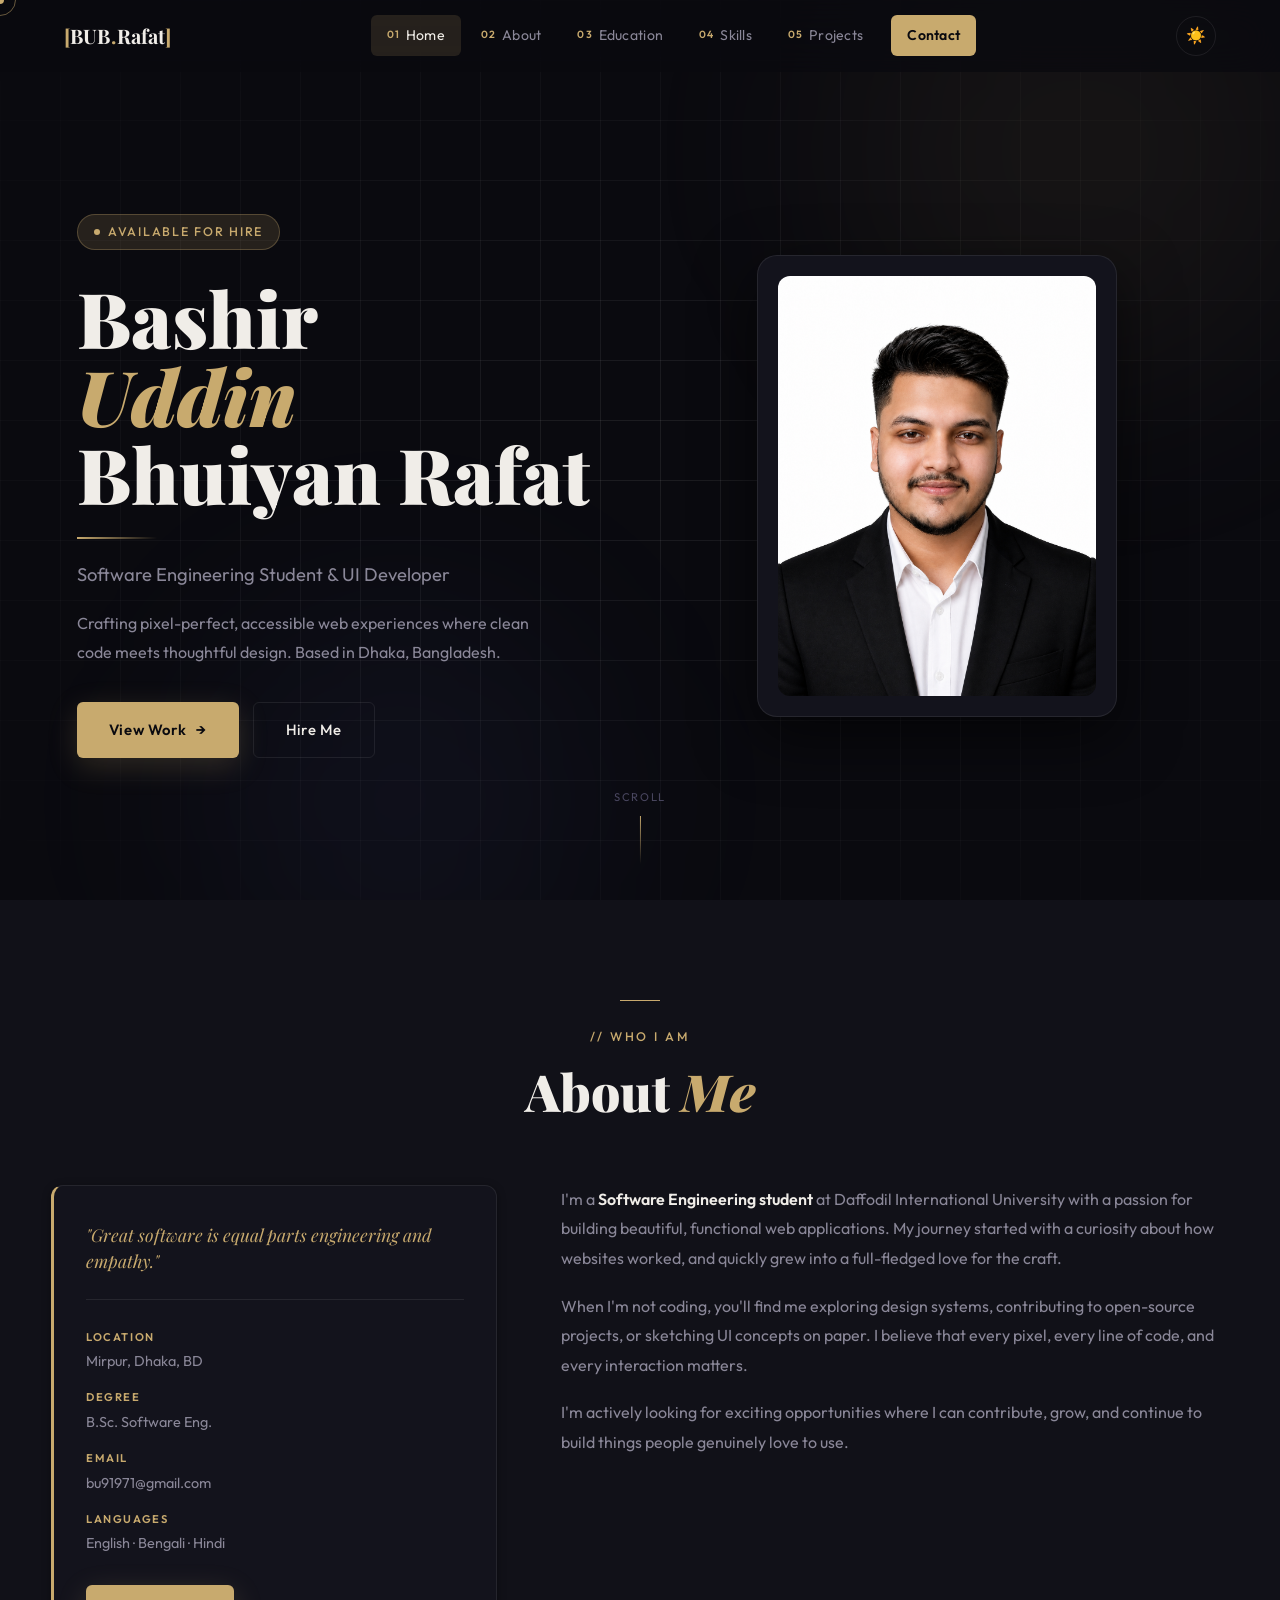
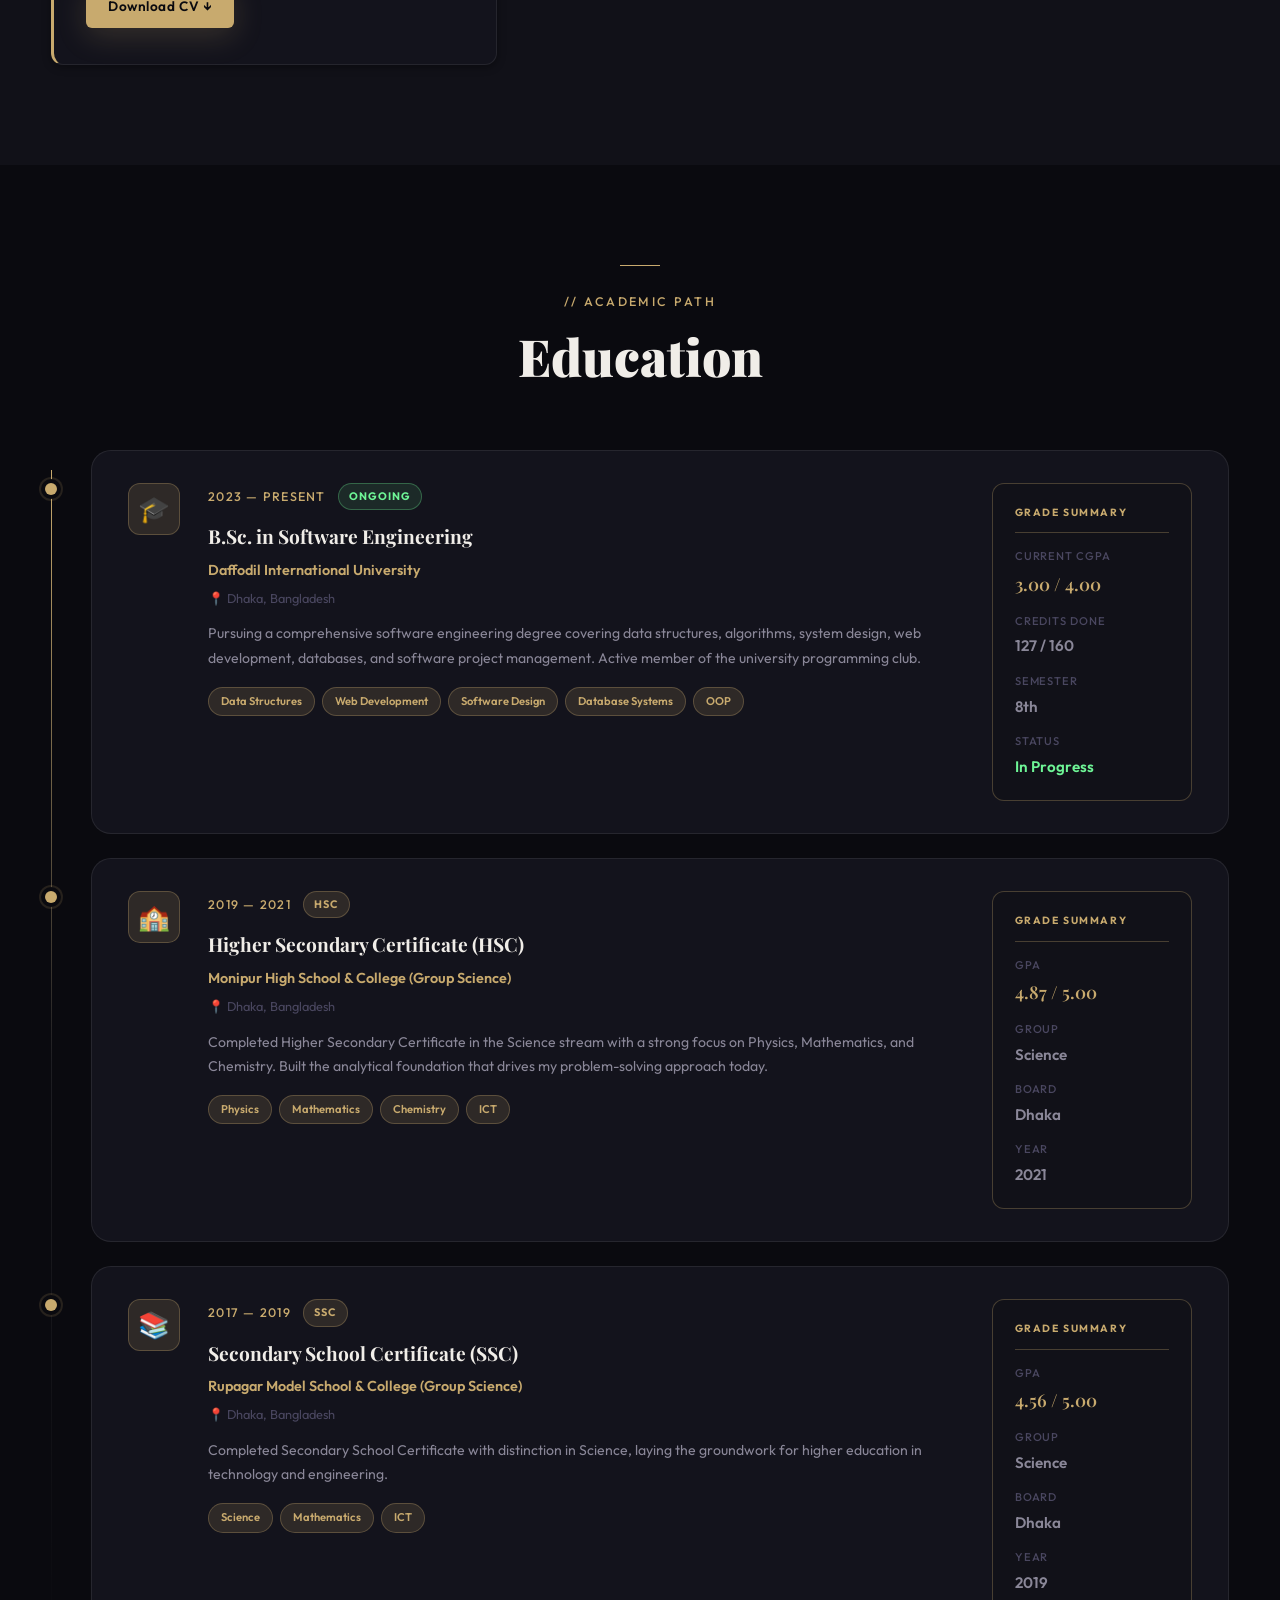
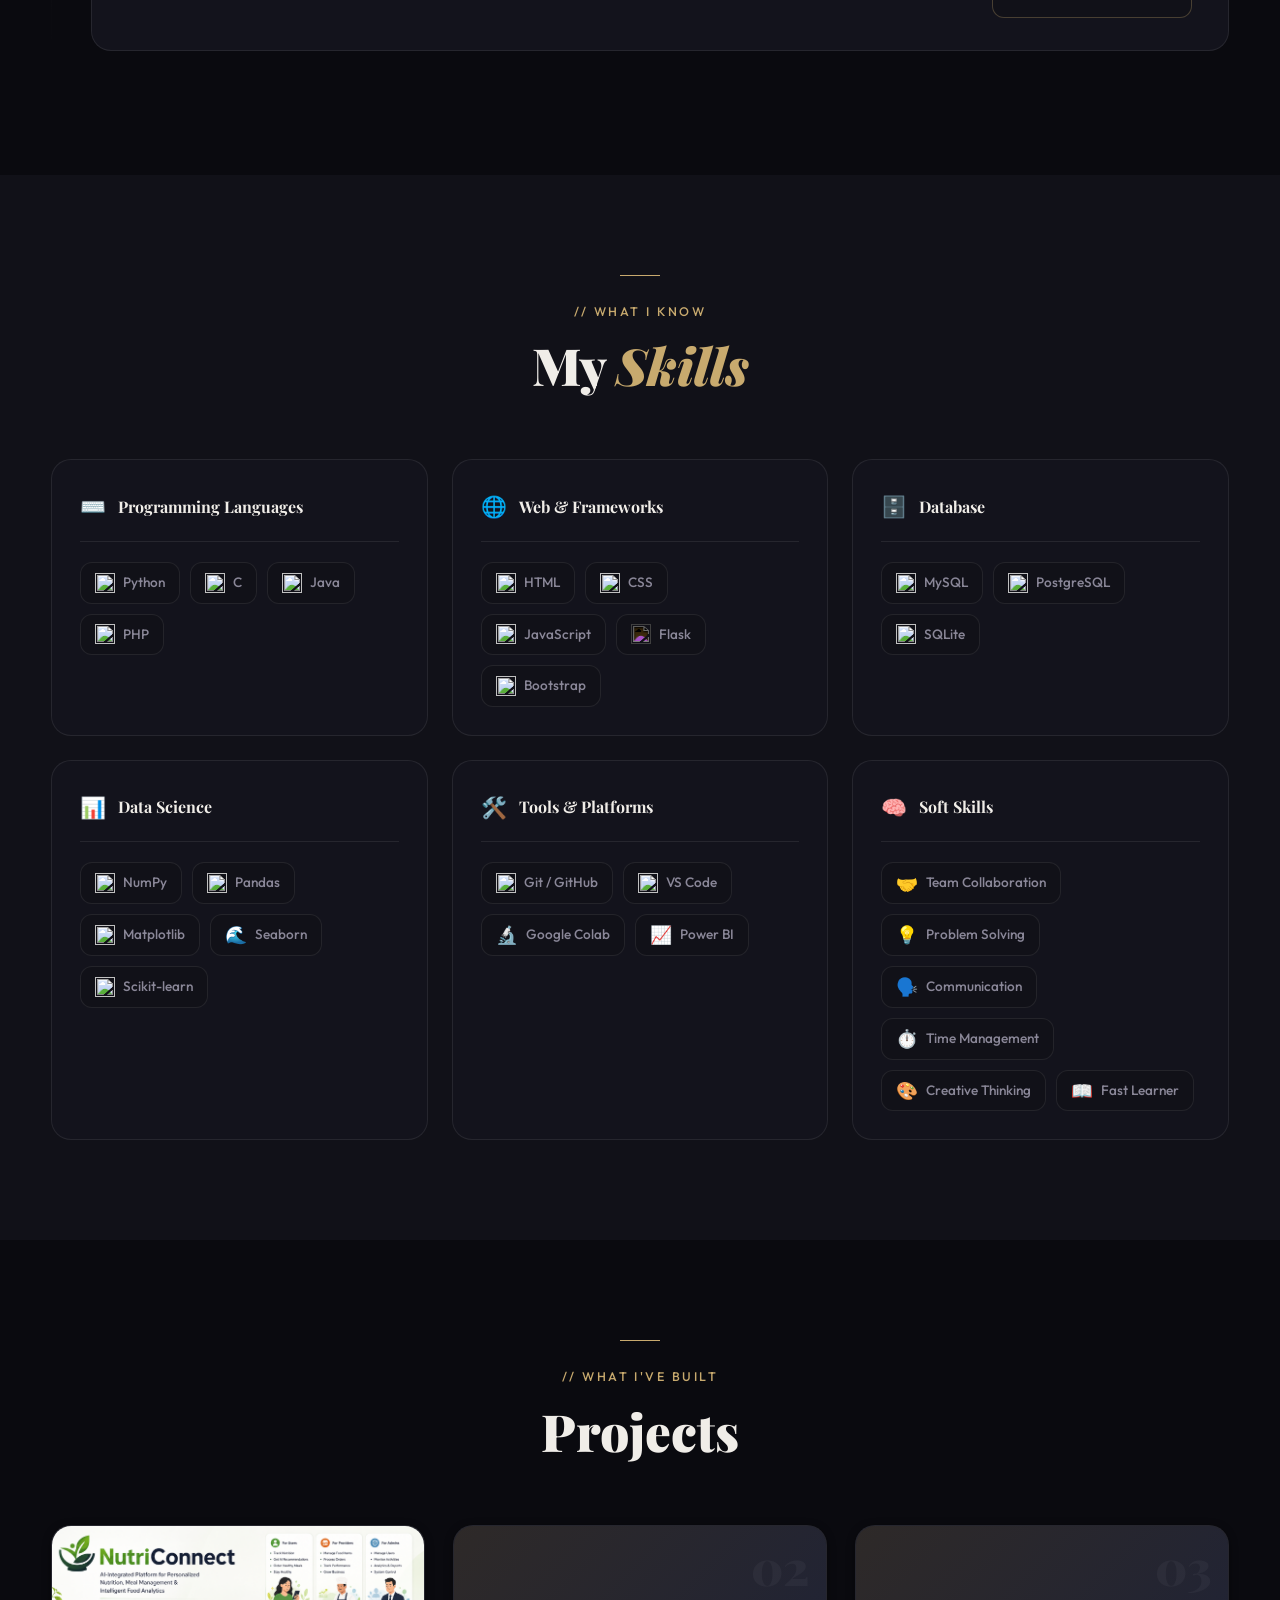
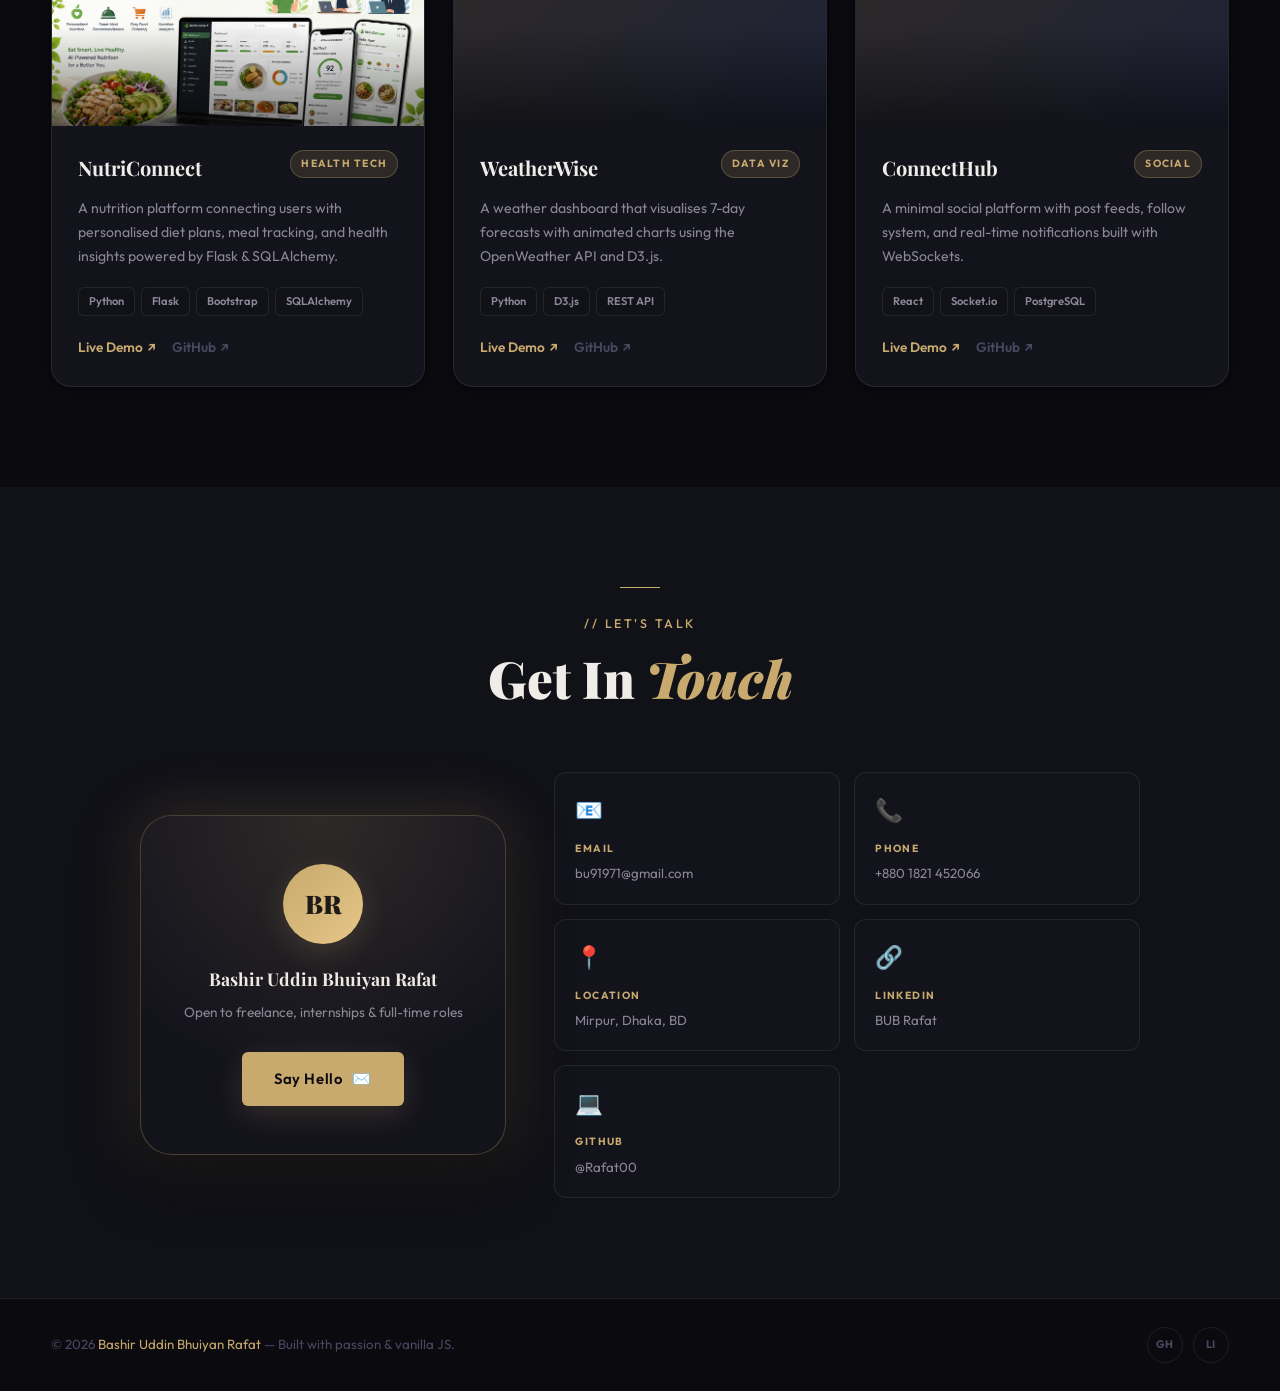
==== index.html @ d04f85f2 "Initial portfolio upload" ====
<!DOCTYPE html>
<html lang="en" data-theme="dark">
<head>
  <meta charset="UTF-8" />
  <meta name="viewport" content="width=device-width, initial-scale=1.0"/>
  <title>BUB Rafat — Software Engineer</title>
  <link href="https://fonts.googleapis.com/css2?family=Playfair+Display:ital,wght@0,700;0,900;1,700&family=Outfit:wght@300;400;500;600&display=swap" rel="stylesheet"/>
  <link rel="stylesheet" href="style.css"/>
</head>
<body>

  <div class="cursor" id="cursor"></div>
  <div class="cursor-follower" id="cursorFollower"></div>

  <!-- NAVBAR -->
  <nav class="navbar" id="navbar">
    <div class="nav-logo">
      <span class="logo-bracket">[</span>BUB<span class="logo-dot">.</span>Rafat<span class="logo-bracket">]</span>
    </div>
    <ul class="nav-links" id="navLinks">
      <li><a href="#hero"      class="nav-link"><span class="nav-num">01</span>Home</a></li>
      <li><a href="#about"     class="nav-link"><span class="nav-num">02</span>About</a></li>
      <li><a href="#education" class="nav-link"><span class="nav-num">03</span>Education</a></li>
      <li><a href="#skills"    class="nav-link"><span class="nav-num">04</span>Skills</a></li>
      <li><a href="#projects"  class="nav-link"><span class="nav-num">05</span>Projects</a></li>
      <li><a href="#contact"   class="nav-link nav-cta">Contact</a></li>
    </ul>
    <div class="nav-right">
      <button class="theme-toggle" id="themeToggle" aria-label="Toggle dark mode"><span id="themeIcon">☀️</span></button>
      <button class="nav-toggle" id="navToggle" aria-label="Toggle menu"><span></span><span></span><span></span></button>
    </div>
  </nav>

  <!-- HERO -->
  <section class="hero" id="hero">
    <div class="hero-bg-grid"></div>
    <div class="hero-orb orb-1"></div>
    <div class="hero-orb orb-2"></div>

    <div class="hero-left reveal">
      <div class="hero-tag"><span class="tag-dot"></span>Available for hire</div>
      <h1 class="hero-name">
        <span class="name-line">Bashir</span>
        <span class="name-line italic">Uddin</span>
        <span class="name-line">Bhuiyan Rafat</span>
      </h1>
      <div class="hero-rule"></div>
      <h2 class="hero-role">Software Engineering Student &amp; UI Developer</h2>
      <p class="hero-intro">Crafting pixel-perfect, accessible web experiences where clean code meets thoughtful design. Based in Dhaka, Bangladesh.</p>
      <div class="hero-actions">
        <a href="#projects" class="btn btn-primary">View Work <span class="btn-arrow">→</span></a>
        <a href="#contact"  class="btn btn-outline">Hire Me</a>
      </div>
    </div>

    <div class="hero-right reveal-right">
      <div class="hero-card">
        <div class="card-photo">
          <img src="bashir_uddin_bhuiyan_rafat.jpg" alt="Bashir Uddin Bhuiyan Rafat"
               onerror="this.src='8999920f-2982-46f0-ac13-8fe40be77a4a.png'; this.onerror=function(){this.parentElement.classList.add('photo-error');}"/>
          <div class="photo-fallback">👨‍💻</div>
        </div>
      </div>
    </div>

    <div class="hero-scroll-hint"><span>Scroll</span><div class="scroll-line"></div></div>
  </section>

  <!-- ABOUT -->
  <section class="about section" id="about">
    <div class="container">
      <div class="section-header reveal">
        <span class="section-tag">// Who I Am</span>
        <h2 class="section-title">About <em>Me</em></h2>
      </div>
      <div class="about-grid">
        <div class="about-accent reveal">
          <div class="accent-box">
            <p class="accent-quote">"Great software is equal parts engineering and empathy."</p>
            <ul class="about-details">
              <li><span class="dl">Location</span><span class="dv">Mirpur, Dhaka, BD</span></li>
              <li><span class="dl">Degree</span><span class="dv">B.Sc. Software Eng.</span></li>
              <li><span class="dl">Email</span><span class="dv">bu91971@gmail.com</span></li>
              <li><span class="dl">Languages</span><span class="dv">English · Bengali · Hindi</span></li>
            </ul>
            <a href="#" class="btn btn-primary btn-sm" download>Download CV ↓</a>
          </div>
        </div>
        <div class="about-text reveal">
          <p>I'm a <strong>Software Engineering student</strong> at Daffodil International University with a passion for building beautiful, functional web applications. My journey started with a curiosity about how websites worked, and quickly grew into a full-fledged love for the craft.</p>
          <p>When I'm not coding, you'll find me exploring design systems, contributing to open-source projects, or sketching UI concepts on paper. I believe that every pixel, every line of code, and every interaction matters.</p>
          <p>I'm actively looking for exciting opportunities where I can contribute, grow, and continue to build things people genuinely love to use.</p>
        </div>
      </div>
    </div>
  </section>

  <!-- EDUCATION -->
  <section class="education section" id="education">
    <div class="container">
      <div class="section-header reveal">
        <span class="section-tag">// Academic Path</span>
        <h2 class="section-title">Education</h2>
      </div>
      <div class="edu-timeline">

        <div class="edu-card reveal">
          <div class="edu-icon">🎓</div>
          <div class="edu-body">
            <div class="edu-meta">
              <span class="edu-year">2023 — Present</span>
              <span class="edu-badge current">Ongoing</span>
            </div>
            <h3 class="edu-degree">B.Sc. in Software Engineering</h3>
            <p class="edu-inst">Daffodil International University</p>
            <p class="edu-loc">📍 Dhaka, Bangladesh</p>
            <p class="edu-desc">Pursuing a comprehensive software engineering degree covering data structures, algorithms, system design, web development, databases, and software project management. Active member of the university programming club.</p>
            <div class="edu-tags">
              <span>Data Structures</span><span>Web Development</span><span>Software Design</span><span>Database Systems</span><span>OOP</span>
            </div>
          </div>
          <div class="edu-grade-panel">
            <div class="grade-label">Grade Summary</div>
            <div class="grade-item"><span class="g-name">Current CGPA</span><span class="g-val highlight">3.00 / 4.00</span></div>
            <div class="grade-item"><span class="g-name">Credits Done</span><span class="g-val">127 / 160</span></div>
            <div class="grade-item"><span class="g-name">Semester</span><span class="g-val">8th</span></div>
            <div class="grade-item"><span class="g-name">Status</span><span class="g-val green">In Progress</span></div>
          </div>
        </div>

        <div class="edu-card reveal">
          <div class="edu-icon">🏫</div>
          <div class="edu-body">
            <div class="edu-meta">
              <span class="edu-year">2019 — 2021</span>
              <span class="edu-badge">HSC</span>
            </div>
            <h3 class="edu-degree">Higher Secondary Certificate (HSC)</h3>
            <p class="edu-inst">Monipur High School &amp; College (Group Science)</p>
            <p class="edu-loc">📍 Dhaka, Bangladesh</p>
            <p class="edu-desc">Completed Higher Secondary Certificate in the Science stream with a strong focus on Physics, Mathematics, and Chemistry. Built the analytical foundation that drives my problem-solving approach today.</p>
            <div class="edu-tags"><span>Physics</span><span>Mathematics</span><span>Chemistry</span><span>ICT</span></div>
          </div>
          <div class="edu-grade-panel">
            <div class="grade-label">Grade Summary</div>
            <div class="grade-item"><span class="g-name">GPA</span><span class="g-val highlight">4.87 / 5.00</span></div>
            <div class="grade-item"><span class="g-name">Group</span><span class="g-val">Science</span></div>
            <div class="grade-item"><span class="g-name">Board</span><span class="g-val">Dhaka</span></div>
            <div class="grade-item"><span class="g-name">Year</span><span class="g-val">2021</span></div>
          </div>
        </div>

        <div class="edu-card reveal">
          <div class="edu-icon">📚</div>
          <div class="edu-body">
            <div class="edu-meta">
              <span class="edu-year">2017 — 2019</span>
              <span class="edu-badge">SSC</span>
            </div>
            <h3 class="edu-degree">Secondary School Certificate (SSC)</h3>
            <p class="edu-inst">Rupagar Model School &amp; College (Group Science)</p>
            <p class="edu-loc">📍 Dhaka, Bangladesh</p>
            <p class="edu-desc">Completed Secondary School Certificate with distinction in Science, laying the groundwork for higher education in technology and engineering.</p>
            <div class="edu-tags"><span>Science</span><span>Mathematics</span><span>ICT</span></div>
          </div>
          <div class="edu-grade-panel">
            <div class="grade-label">Grade Summary</div>
            <div class="grade-item"><span class="g-name">GPA</span><span class="g-val highlight">4.56 / 5.00</span></div>
            <div class="grade-item"><span class="g-name">Group</span><span class="g-val">Science</span></div>
            <div class="grade-item"><span class="g-name">Board</span><span class="g-val">Dhaka</span></div>
            <div class="grade-item"><span class="g-name">Year</span><span class="g-val">2019</span></div>
          </div>
        </div>

      </div>
    </div>
  </section>

  <!-- SKILLS -->
  <section class="skills section" id="skills">
    <div class="container">
      <div class="section-header reveal">
        <span class="section-tag">// What I Know</span>
        <h2 class="section-title">My <em>Skills</em></h2>
      </div>
      <div class="skills-cats">

        <div class="skill-cat reveal">
          <div class="skill-cat-header"><span class="skill-cat-icon">⌨️</span><h3 class="skill-cat-title">Programming Languages</h3></div>
          <div class="skill-pills">
            <div class="skill-pill"><img src="https://cdn.jsdelivr.net/gh/devicons/devicon/icons/python/python-original.svg" alt="" class="sp-icon"/><span>Python</span></div>
            <div class="skill-pill"><img src="https://cdn.jsdelivr.net/gh/devicons/devicon/icons/c/c-original.svg" alt="" class="sp-icon"/><span>C</span></div>
            <div class="skill-pill"><img src="https://cdn.jsdelivr.net/gh/devicons/devicon/icons/java/java-original.svg" alt="" class="sp-icon"/><span>Java</span></div>
            <div class="skill-pill"><img src="https://cdn.jsdelivr.net/gh/devicons/devicon/icons/php/php-original.svg" alt="" class="sp-icon"/><span>PHP</span></div>
          </div>
        </div>

        <div class="skill-cat reveal">
          <div class="skill-cat-header"><span class="skill-cat-icon">🌐</span><h3 class="skill-cat-title">Web &amp; Frameworks</h3></div>
          <div class="skill-pills">
            <div class="skill-pill"><img src="https://cdn.jsdelivr.net/gh/devicons/devicon/icons/html5/html5-original.svg" alt="" class="sp-icon"/><span>HTML</span></div>
            <div class="skill-pill"><img src="https://cdn.jsdelivr.net/gh/devicons/devicon/icons/css3/css3-original.svg" alt="" class="sp-icon"/><span>CSS</span></div>
            <div class="skill-pill"><img src="https://cdn.jsdelivr.net/gh/devicons/devicon/icons/javascript/javascript-original.svg" alt="" class="sp-icon"/><span>JavaScript</span></div>
            <div class="skill-pill"><img src="https://cdn.jsdelivr.net/gh/devicons/devicon/icons/flask/flask-original.svg" alt="" class="sp-icon flask-icon"/><span>Flask</span></div>
            <div class="skill-pill"><img src="https://cdn.jsdelivr.net/gh/devicons/devicon/icons/bootstrap/bootstrap-original.svg" alt="" class="sp-icon"/><span>Bootstrap</span></div>
          </div>
        </div>

        <div class="skill-cat reveal">
          <div class="skill-cat-header"><span class="skill-cat-icon">🗄️</span><h3 class="skill-cat-title">Database</h3></div>
          <div class="skill-pills">
            <div class="skill-pill"><img src="https://cdn.jsdelivr.net/gh/devicons/devicon/icons/mysql/mysql-original.svg" alt="" class="sp-icon"/><span>MySQL</span></div>
            <div class="skill-pill"><img src="https://cdn.jsdelivr.net/gh/devicons/devicon/icons/postgresql/postgresql-original.svg" alt="" class="sp-icon"/><span>PostgreSQL</span></div>
            <div class="skill-pill"><img src="https://cdn.jsdelivr.net/gh/devicons/devicon/icons/sqlite/sqlite-original.svg" alt="" class="sp-icon"/><span>SQLite</span></div>
          </div>
        </div>

        <div class="skill-cat reveal">
          <div class="skill-cat-header"><span class="skill-cat-icon">📊</span><h3 class="skill-cat-title">Data Science</h3></div>
          <div class="skill-pills">
            <div class="skill-pill"><img src="https://cdn.jsdelivr.net/gh/devicons/devicon/icons/numpy/numpy-original.svg" alt="" class="sp-icon"/><span>NumPy</span></div>
            <div class="skill-pill"><img src="https://cdn.jsdelivr.net/gh/devicons/devicon/icons/pandas/pandas-original.svg" alt="" class="sp-icon"/><span>Pandas</span></div>
            <div class="skill-pill"><img src="https://cdn.jsdelivr.net/gh/devicons/devicon/icons/matplotlib/matplotlib-original.svg" alt="" class="sp-icon"/><span>Matplotlib</span></div>
            <div class="skill-pill"><span class="sp-emoji">🌊</span><span>Seaborn</span></div>
            <div class="skill-pill"><img src="https://cdn.jsdelivr.net/gh/devicons/devicon/icons/scikitlearn/scikitlearn-original.svg" alt="" class="sp-icon"/><span>Scikit-learn</span></div>
          </div>
        </div>

        <div class="skill-cat reveal">
          <div class="skill-cat-header"><span class="skill-cat-icon">🛠️</span><h3 class="skill-cat-title">Tools &amp; Platforms</h3></div>
          <div class="skill-pills">
            <div class="skill-pill"><img src="https://cdn.jsdelivr.net/gh/devicons/devicon/icons/git/git-original.svg" alt="" class="sp-icon"/><span>Git / GitHub</span></div>
            <div class="skill-pill"><img src="https://cdn.jsdelivr.net/gh/devicons/devicon/icons/vscode/vscode-original.svg" alt="" class="sp-icon"/><span>VS Code</span></div>
            <div class="skill-pill"><span class="sp-emoji">🔬</span><span>Google Colab</span></div>
            <div class="skill-pill"><span class="sp-emoji">📈</span><span>Power BI</span></div>
          </div>
        </div>

        <div class="skill-cat reveal">
          <div class="skill-cat-header"><span class="skill-cat-icon">🧠</span><h3 class="skill-cat-title">Soft Skills</h3></div>
          <div class="skill-pills">
            <div class="skill-pill"><span class="sp-emoji">🤝</span><span>Team Collaboration</span></div>
            <div class="skill-pill"><span class="sp-emoji">💡</span><span>Problem Solving</span></div>
            <div class="skill-pill"><span class="sp-emoji">🗣️</span><span>Communication</span></div>
            <div class="skill-pill"><span class="sp-emoji">⏱️</span><span>Time Management</span></div>
            <div class="skill-pill"><span class="sp-emoji">🎨</span><span>Creative Thinking</span></div>
            <div class="skill-pill"><span class="sp-emoji">📖</span><span>Fast Learner</span></div>
          </div>
        </div>

      </div>
    </div>
  </section>

  <!-- PROJECTS -->
  <section class="projects section" id="projects">
    <div class="container">
      <div class="section-header reveal">
        <span class="section-tag">// What I've Built</span>
        <h2 class="section-title">Projects</h2>
      </div>
      <div class="projects-grid">
        <article class="project-card reveal">
          <div class="card-num">01</div>
          <div class="card-img">
            <img src="428328de-cde0-4bdd-ba50-48c924067c2e.png" alt="NutriConnect" onerror="this.parentElement.classList.add('img-fallback')"/>
            <div class="card-img-overlay"></div>
          </div>
          <div class="card-body">
            <div class="card-header-row"><h3 class="card-title">NutriConnect</h3><span class="card-cat">Health Tech</span></div>
            <p class="card-desc">A nutrition platform connecting users with personalised diet plans, meal tracking, and health insights powered by Flask &amp; SQLAlchemy.</p>
            <div class="card-tags"><span>Python</span><span>Flask</span><span>Bootstrap</span><span>SQLAlchemy</span></div>
            <div class="card-links">
              <a href="#" class="btn-link">Live Demo <span>↗</span></a>
              <a href="https://github.com/tamannajarin04/NutriConnect.git" target="_blank" class="btn-link ghost">GitHub <span>↗</span></a>
            </div>
          </div>
        </article>

        <article class="project-card reveal">
          <div class="card-num">02</div>
          <div class="card-img">
            <img src="weatherwise.jpg" alt="WeatherWise" onerror="this.parentElement.classList.add('img-fallback')"/>
            <div class="card-img-overlay"></div>
          </div>
          <div class="card-body">
            <div class="card-header-row"><h3 class="card-title">WeatherWise</h3><span class="card-cat">Data Viz</span></div>
            <p class="card-desc">A weather dashboard that visualises 7-day forecasts with animated charts using the OpenWeather API and D3.js.</p>
            <div class="card-tags"><span>Python</span><span>D3.js</span><span>REST API</span></div>
            <div class="card-links">
              <a href="#" class="btn-link">Live Demo <span>↗</span></a>
              <a href="#" class="btn-link ghost">GitHub <span>↗</span></a>
            </div>
          </div>
        </article>

        <article class="project-card reveal">
          <div class="card-num">03</div>
          <div class="card-img">
            <img src="connecthub.jpg" alt="ConnectHub" onerror="this.parentElement.classList.add('img-fallback')"/>
            <div class="card-img-overlay"></div>
          </div>
          <div class="card-body">
            <div class="card-header-row"><h3 class="card-title">ConnectHub</h3><span class="card-cat">Social</span></div>
            <p class="card-desc">A minimal social platform with post feeds, follow system, and real-time notifications built with WebSockets.</p>
            <div class="card-tags"><span>React</span><span>Socket.io</span><span>PostgreSQL</span></div>
            <div class="card-links">
              <a href="#" class="btn-link">Live Demo <span>↗</span></a>
              <a href="#" class="btn-link ghost">GitHub <span>↗</span></a>
            </div>
          </div>
        </article>
      </div>
    </div>
  </section>

  <!-- CONTACT -->
  <section class="contact section" id="contact">
    <div class="container">
      <div class="section-header reveal">
        <span class="section-tag">// Let's Talk</span>
        <h2 class="section-title">Get In <em>Touch</em></h2>
      </div>
      <div class="contact-universe reveal">
        <div class="contact-center-card">
          <div class="contact-avatar">BR</div>
          <p class="contact-name">Bashir Uddin Bhuiyan Rafat</p>
          <p class="contact-tagline">Open to freelance, internships &amp; full-time roles</p>
          <a href="mailto:bu91971@gmail.com" class="btn btn-primary">Say Hello <span class="btn-arrow">✉️</span></a>
        </div>
        <div class="contact-cards-grid">
          <a href="mailto:bu91971@gmail.com" class="ccard">
            <span class="ccard-icon">📧</span>
            <span class="ccard-label">Email</span>
            <span class="ccard-val">bu91971@gmail.com</span>
          </a>
          <a href="tel:+8801821452066" class="ccard">
            <span class="ccard-icon">📞</span>
            <span class="ccard-label">Phone</span>
            <span class="ccard-val">+880 1821 452066</span>
          </a>
          <div class="ccard no-link">
            <span class="ccard-icon">📍</span>
            <span class="ccard-label">Location</span>
            <span class="ccard-val">Mirpur, Dhaka, BD</span>
          </div>
          <a href="https://www.linkedin.com/in/bashir-uddin-bhuiyan-rafat-6a78a4386/" target="_blank" class="ccard">
            <span class="ccard-icon">🔗</span>
            <span class="ccard-label">LinkedIn</span>
            <span class="ccard-val">BUB Rafat</span>
          </a>
          <a href="https://github.com/Rafat00" target="_blank" class="ccard">
            <span class="ccard-icon">💻</span>
            <span class="ccard-label">GitHub</span>
            <span class="ccard-val">@Rafat00</span>
          </a>
        </div>
      </div>
    </div>
  </section>

  <!-- FOOTER -->
  <footer class="footer">
    <div class="container footer-inner">
      <p class="footer-copy">© <span id="fyear">2025</span> <span class="f-name">Bashir Uddin Bhuiyan Rafat</span> — Built with passion &amp; vanilla JS.</p>
      <div class="footer-socials">
        <a href="https://github.com/Rafat00" target="_blank" aria-label="GitHub">GH</a>
        <a href="https://www.linkedin.com/in/bashir-uddin-bhuiyan-rafat-6a78a4386/" target="_blank" aria-label="LinkedIn">LI</a>
      </div>
    </div>
  </footer>

  <button class="back-top" id="backTop" aria-label="Back to top">↑</button>
  <script src="script.js"></script>
</body>
</html>
---- style.css ----
/* ============================================================
   STYLE.CSS — BUB Rafat Portfolio  |  Dark Editorial Luxury
   ============================================================ */

/* ── DARK TOKENS (default) ── */
:root {
  --bg:          #0a0a0f;
  --bg-alt:      #111118;
  --bg-card:     #13131c;
  --border:      rgba(255,255,255,0.08);
  --border-acc:  rgba(200,170,110,0.3);
  --text:        #f0ede8;
  --text-muted:  #8a8798;
  --text-faint:  #4a4760;
  --gold:        #c8aa6e;
  --gold-light:  #e8c98a;
  --gold-dim:    rgba(200,170,110,0.15);
  --gold-glow:   rgba(200,170,110,0.25);
  --accent:      #6e8ff5;
  --accent-dim:  rgba(110,143,245,0.12);
  --font-display:'Playfair Display', serif;
  --font-body:   'Outfit', sans-serif;
  --radius-sm: 6px;  --radius-md: 12px;
  --radius-lg: 20px; --radius-xl: 32px;
  --shadow-sm:   0 2px 8px rgba(0,0,0,0.4);
  --shadow-md:   0 8px 32px rgba(0,0,0,0.5);
  --shadow-lg:   0 20px 60px rgba(0,0,0,0.6);
  --shadow-gold: 0 8px 30px rgba(200,170,110,0.2);
  --transition: 0.3s ease;
  --nav-h: 72px;
}

/* ── LIGHT TOKENS ── */
[data-theme="light"] {
  --bg:          #faf9f6;
  --bg-alt:      #f0ede6;
  --bg-card:     #ffffff;
  --border:      rgba(0,0,0,0.08);
  --border-acc:  rgba(160,120,60,0.3);
  --text:        #1a1714;
  --text-muted:  #5a5550;
  --text-faint:  #9a9590;
  --gold:        #a07830;
  --gold-light:  #c09040;
  --gold-dim:    rgba(160,120,48,0.1);
  --gold-glow:   rgba(160,120,48,0.2);
  --accent:      #3a5fd4;
  --accent-dim:  rgba(58,95,212,0.1);
  --shadow-sm:   0 2px 8px rgba(0,0,0,0.08);
  --shadow-md:   0 8px 32px rgba(0,0,0,0.12);
  --shadow-lg:   0 20px 60px rgba(0,0,0,0.16);
  --shadow-gold: 0 8px 30px rgba(160,120,48,0.15);
}

/* ── RESET ── */
*, *::before, *::after { box-sizing: border-box; margin: 0; padding: 0; }
html { scroll-behavior: smooth; font-size: 16px; }
body {
  font-family: var(--font-body);
  color: var(--text);
  background: var(--bg);
  line-height: 1.75;
  overflow-x: hidden;
  transition: background 0.4s ease, color 0.4s ease;
}
img { max-width: 100%; display: block; }
a   { text-decoration: none; color: inherit; }
ul  { list-style: none; }
em  { font-style: italic; color: var(--gold); }

/* ── CUSTOM CURSOR ── */
@media (pointer: fine) { body { cursor: none; } }
.cursor {
  width: 8px; height: 8px;
  background: var(--gold);
  border-radius: 50%;
  position: fixed; top: 0; left: 0;
  pointer-events: none; z-index: 9999;
  transform: translate(-50%,-50%);
  transition: transform 0.1s ease;
}
.cursor-follower {
  width: 32px; height: 32px;
  border: 1.5px solid var(--gold);
  border-radius: 50%;
  position: fixed; top: 0; left: 0;
  pointer-events: none; z-index: 9998;
  transform: translate(-50%,-50%);
  transition: transform 0.15s ease, width 0.3s ease, height 0.3s ease, opacity 0.3s ease;
  opacity: 0.5;
}
.cursor-follower.hovering { width: 48px; height: 48px; opacity: 0.8; }

/* ── UTILITY ── */
.container { width: min(1180px, 92vw); margin-inline: auto; }
.section    { padding-block: 100px; }
.section-header { text-align: center; margin-bottom: 64px; }
.section-header::before {
  content: '';
  display: block;
  width: 40px; height: 1px;
  background: var(--gold);
  margin: 0 auto 20px;
}
.section-tag {
  display: inline-block;
  font-size: .78rem; font-weight: 500;
  letter-spacing: .2em; text-transform: uppercase;
  color: var(--gold); margin-bottom: 14px;
}
.section-title {
  font-family: var(--font-display);
  font-size: clamp(2rem, 5vw, 3.2rem);
  font-weight: 900; color: var(--text); line-height: 1.15;
}

/* ── BUTTONS ── */
.btn {
  display: inline-flex; align-items: center; gap: 10px;
  padding: 14px 32px; border-radius: var(--radius-sm);
  font-family: var(--font-body); font-size: .93rem;
  font-weight: 500; letter-spacing: .04em; cursor: pointer;
  transition: transform var(--transition), box-shadow var(--transition), background var(--transition), color var(--transition);
  border: none; position: relative; overflow: hidden;
}
.btn::after { content: ''; position: absolute; inset: 0; background: rgba(255,255,255,0.06); opacity: 0; transition: opacity var(--transition); }
.btn:hover::after { opacity: 1; }
.btn-primary { background: var(--gold); color: #0a0a0f; box-shadow: var(--shadow-gold); font-weight: 600; }
.btn-primary:hover { background: var(--gold-light); transform: translateY(-2px); box-shadow: 0 12px 36px rgba(200,170,110,0.35); }
.btn-outline { background: transparent; color: var(--text); border: 1px solid var(--border); }
.btn-outline:hover { border-color: var(--gold); color: var(--gold); transform: translateY(-2px); }
.btn-sm { padding: 10px 22px; font-size: .85rem; }
.btn-arrow { transition: transform var(--transition); }
.btn:hover .btn-arrow { transform: translateX(4px); }

/* ── NAVBAR ── */
.navbar {
  position: fixed; top: 0; left: 0; right: 0;
  z-index: 1000; height: var(--nav-h);
  display: flex; align-items: center; justify-content: space-between;
  padding-inline: clamp(20px, 5vw, 64px);
  background: rgba(10,10,15,0.75);
  backdrop-filter: blur(20px); -webkit-backdrop-filter: blur(20px);
  border-bottom: 1px solid transparent;
  transition: border-color var(--transition), background var(--transition);
}
[data-theme="light"] .navbar { background: rgba(250,249,246,0.85); }
.navbar.scrolled { border-bottom-color: var(--border); }
.nav-logo { font-family: var(--font-display); font-size: 1.25rem; font-weight: 700; color: var(--text); }
.logo-bracket, .logo-dot { color: var(--gold); }
.logo-dot { margin: 0 1px; }
.nav-links { display: flex; align-items: center; gap: 4px; }
.nav-link {
  display: flex; align-items: center; gap: 6px;
  padding: 8px 16px; border-radius: var(--radius-sm);
  font-size: .88rem; font-weight: 400; color: var(--text-muted);
  letter-spacing: .02em;
  transition: color var(--transition), background var(--transition);
}
.nav-num { font-size: .65rem; color: var(--gold); font-weight: 600; letter-spacing: .1em; }
.nav-link:hover, .nav-link.active { color: var(--text); background: var(--gold-dim); }
.nav-cta { background: var(--gold)!important; color: #0a0a0f!important; font-weight: 600!important; margin-left: 8px; }
.nav-cta:hover { background: var(--gold-light)!important; }
.nav-right { display: flex; align-items: center; gap: 8px; }
.theme-toggle {
  width: 40px; height: 40px; border-radius: 50%;
  border: 1px solid var(--border); background: transparent;
  cursor: pointer; display: flex; align-items: center; justify-content: center;
  font-size: 1rem;
  transition: border-color var(--transition), transform var(--transition);
}
.theme-toggle:hover { border-color: var(--gold); transform: rotate(20deg) scale(1.1); }
.nav-toggle { display: none; flex-direction: column; gap: 5px; cursor: pointer; background: none; border: none; padding: 4px; }
.nav-toggle span { display: block; width: 24px; height: 1.5px; background: var(--text); border-radius: 2px; transition: transform var(--transition), opacity var(--transition); }
.nav-toggle.open span:nth-child(1) { transform: translateY(6.5px) rotate(45deg); }
.nav-toggle.open span:nth-child(2) { opacity: 0; }
.nav-toggle.open span:nth-child(3) { transform: translateY(-6.5px) rotate(-45deg); }

/* ── HERO ── */
.hero {
  min-height: 100dvh;
  display: grid; grid-template-columns: 1fr 1fr;
  align-items: center; gap: 60px;
  padding-top: var(--nav-h);
  padding-inline: clamp(24px, 6vw, 80px);
  position: relative; overflow: hidden;
}
.hero-bg-grid {
  position: absolute; inset: 0;
  background-image: linear-gradient(var(--border) 1px, transparent 1px), linear-gradient(90deg, var(--border) 1px, transparent 1px);
  background-size: 60px 60px;
  mask-image: radial-gradient(ellipse 70% 70% at 50% 50%, black, transparent);
  pointer-events: none;
}
.hero-orb { position: absolute; border-radius: 50%; filter: blur(100px); pointer-events: none; }
.orb-1 { width: 500px; height: 500px; background: rgba(200,170,110,0.06); top: -100px; right: -50px; }
.orb-2 { width: 400px; height: 400px; background: rgba(110,143,245,0.05); bottom: -100px; left: 200px; }
.hero-left { position: relative; z-index: 1; }
.hero-tag {
  display: inline-flex; align-items: center; gap: 8px;
  font-size: .78rem; font-weight: 500; letter-spacing: .14em; text-transform: uppercase;
  color: var(--gold); border: 1px solid var(--border-acc);
  padding: 6px 16px; border-radius: 99px; margin-bottom: 28px;
  background: var(--gold-dim);
}
.tag-dot { width: 6px; height: 6px; background: var(--gold); border-radius: 50%; animation: pulse 2s infinite; }
@keyframes pulse { 0%,100% { opacity:1; transform:scale(1); } 50% { opacity:0.5; transform:scale(1.4); } }
.hero-name { font-family: var(--font-display); font-size: clamp(2.8rem,6vw,5rem); font-weight: 900; line-height: 1.02; margin-bottom: 24px; color: var(--text); }
.name-line { display: block; }
.name-line.italic { font-style: italic; color: var(--gold); }
.hero-rule { width: 80px; height: 2px; background: linear-gradient(90deg, var(--gold), transparent); margin-bottom: 20px; }
.hero-role { font-size: clamp(.95rem,2vw,1.15rem); font-weight: 400; color: var(--text-muted); margin-bottom: 18px; }
.hero-intro { font-size: 1rem; color: var(--text-muted); max-width: 480px; margin-bottom: 36px; line-height: 1.8; }
.hero-actions { display: flex; gap: 14px; flex-wrap: wrap; }

/* Hero photo card — photo only, no stats */
.hero-right { position: relative; z-index: 1; display: flex; justify-content: center; }
.hero-card {
  background: var(--bg-card); border: 1px solid var(--border);
  border-radius: var(--radius-lg); padding: 20px;
  width: 100%; max-width: 360px; box-shadow: var(--shadow-lg);
}
.card-photo {
  width: 100%; height: 420px;
  border-radius: var(--radius-md); overflow: hidden;
  background: var(--bg-alt); position: relative;
}
.card-photo img { width: 100%; height: 100%; object-fit: cover; object-position: center top; transition: transform 0.5s ease; }
.hero-card:hover .card-photo img { transform: scale(1.03); }
.card-photo.photo-error img { display: none; }
.photo-fallback { position: absolute; inset: 0; display: flex; align-items: center; justify-content: center; font-size: 5rem; }
.card-photo:not(.photo-error) .photo-fallback { display: none; }

.hero-scroll-hint {
  position: absolute; bottom: 36px; left: 50%; transform: translateX(-50%);
  display: flex; flex-direction: column; align-items: center; gap: 8px;
  font-size: .7rem; letter-spacing: .15em; text-transform: uppercase; color: var(--text-faint);
}
.scroll-line { width: 1px; height: 48px; background: linear-gradient(var(--gold), transparent); animation: scrollAnim 2s ease-in-out infinite; }
@keyframes scrollAnim { 0%,100%{transform:scaleY(1);opacity:1;} 50%{transform:scaleY(0.5);opacity:0.5;} }

/* ── ABOUT ── */
.about { background: var(--bg-alt); }
.about-grid { display: grid; grid-template-columns: 1fr 1.5fr; gap: 64px; align-items: start; }
.accent-box {
  background: var(--bg-card); border: 1px solid var(--border);
  border-left: 3px solid var(--gold); border-radius: var(--radius-md);
  padding: 36px 32px; box-shadow: var(--shadow-sm);
}
.accent-quote { font-family: var(--font-display); font-size: 1.1rem; font-style: italic; color: var(--gold); line-height: 1.5; margin-bottom: 28px; border-bottom: 1px solid var(--border); padding-bottom: 24px; }
.about-details { display: flex; flex-direction: column; gap: 14px; margin-bottom: 28px; }
.about-details li { display: flex; flex-direction: column; gap: 2px; }
.dl { font-size: .7rem; font-weight: 600; letter-spacing: .14em; text-transform: uppercase; color: var(--gold); }
.dv { font-size: .9rem; color: var(--text-muted); }
.about-text p { color: var(--text-muted); margin-bottom: 18px; font-size: 1rem; line-height: 1.85; }
.about-text strong { color: var(--text); font-weight: 600; }

/* ── EDUCATION ── */
.education { background: var(--bg); }
.edu-timeline { display: flex; flex-direction: column; position: relative; padding-left: 40px; }
.edu-timeline::before {
  content: ''; position: absolute; left: 0; top: 20px; bottom: 20px;
  width: 1px; background: linear-gradient(var(--gold), var(--border), transparent);
}
.edu-card {
  position: relative;
  background: var(--bg-card); border: 1px solid var(--border);
  border-radius: var(--radius-lg); padding: 32px 36px;
  margin-bottom: 24px;
  display: grid;
  grid-template-columns: 56px 1fr auto;
  gap: 24px; align-items: start;
  transition: border-color var(--transition), box-shadow var(--transition), transform var(--transition);
}
.edu-card:hover { border-color: var(--border-acc); box-shadow: var(--shadow-md); transform: translateX(6px); }
.edu-card::before {
  content: ''; position: absolute; left: -47px; top: 32px;
  width: 12px; height: 12px; background: var(--gold); border-radius: 50%;
  box-shadow: 0 0 0 4px var(--bg), 0 0 0 6px var(--gold-dim);
}
.edu-icon {
  font-size: 1.6rem; width: 52px; height: 52px;
  background: var(--gold-dim); border: 1px solid var(--border-acc);
  border-radius: var(--radius-md);
  display: flex; align-items: center; justify-content: center; flex-shrink: 0;
}
.edu-body { flex: 1; min-width: 0; }
.edu-meta { display: flex; align-items: center; gap: 12px; margin-bottom: 10px; }
.edu-year { font-size: .78rem; font-weight: 500; letter-spacing: .1em; color: var(--gold); text-transform: uppercase; }
.edu-badge { font-size: .68rem; font-weight: 700; letter-spacing: .1em; text-transform: uppercase; padding: 3px 10px; border-radius: 99px; background: var(--gold-dim); color: var(--gold); border: 1px solid var(--border-acc); }
.edu-badge.current { background: rgba(110,245,150,0.1); color: #6ef596; border-color: rgba(110,245,150,0.3); animation: currentPulse 2s infinite; }
@keyframes currentPulse { 0%,100%{box-shadow:0 0 0 0 rgba(110,245,150,0.3);}50%{box-shadow:0 0 0 5px rgba(110,245,150,0);} }
.edu-degree { font-family: var(--font-display); font-size: 1.2rem; font-weight: 700; color: var(--text); margin-bottom: 4px; }
.edu-inst { font-size: .9rem; font-weight: 600; color: var(--gold); margin-bottom: 4px; }
.edu-loc { font-size: .8rem; color: var(--text-faint); margin-bottom: 12px; }
.edu-desc { font-size: .88rem; color: var(--text-muted); line-height: 1.75; margin-bottom: 16px; }
.edu-tags { display: flex; flex-wrap: wrap; gap: 7px; }
.edu-tags span { font-size: .7rem; font-weight: 600; background: var(--gold-dim); color: var(--gold); border-radius: 99px; padding: 4px 12px; border: 1px solid var(--border-acc); }

/* Grade Panel */
.edu-grade-panel {
  min-width: 200px;
  background: var(--bg-alt);
  border: 1px solid var(--border-acc);
  border-radius: var(--radius-md);
  padding: 20px 22px;
  flex-shrink: 0;
}
.grade-label {
  font-size: .65rem; font-weight: 700; letter-spacing: .15em;
  text-transform: uppercase; color: var(--gold);
  border-bottom: 1px solid var(--border-acc);
  padding-bottom: 10px; margin-bottom: 14px;
}
.grade-item { display: flex; flex-direction: column; gap: 2px; margin-bottom: 12px; }
.grade-item:last-child { margin-bottom: 0; }
.g-name { font-size: .7rem; font-weight: 500; letter-spacing: .08em; text-transform: uppercase; color: var(--text-faint); }
.g-val { font-size: .95rem; font-weight: 600; color: var(--text-muted); }
.g-val.highlight { font-family: var(--font-display); font-size: 1.1rem; color: var(--gold); }
.g-val.green { color: #6ef596; }

/* ── SKILLS ── */
.skills { background: var(--bg-alt); }

.skills-cats {
  display: grid;
  grid-template-columns: repeat(auto-fill, minmax(320px, 1fr));
  gap: 24px;
}
.skill-cat {
  background: var(--bg-card);
  border: 1px solid var(--border);
  border-radius: var(--radius-lg);
  padding: 28px;
  transition: border-color var(--transition), box-shadow var(--transition);
}
.skill-cat:hover { border-color: var(--border-acc); box-shadow: var(--shadow-md); }

.skill-cat-header {
  display: flex; align-items: center; gap: 12px;
  margin-bottom: 20px;
  padding-bottom: 16px;
  border-bottom: 1px solid var(--border);
}
.skill-cat-icon { font-size: 1.3rem; }
.skill-cat-title {
  font-family: var(--font-display);
  font-size: 1rem; font-weight: 700; color: var(--text);
}

.skill-pills { display: flex; flex-wrap: wrap; gap: 10px; }
.skill-pill {
  display: flex; align-items: center; gap: 8px;
  background: var(--bg-alt);
  border: 1px solid var(--border);
  border-radius: var(--radius-md);
  padding: 8px 14px;
  font-size: .85rem; font-weight: 500; color: var(--text-muted);
  transition: background var(--transition), border-color var(--transition), color var(--transition), transform var(--transition);
  cursor: default;
}
.skill-pill:hover { background: var(--gold-dim); border-color: var(--border-acc); color: var(--text); transform: translateY(-2px); }
.sp-icon { width: 20px; height: 20px; object-fit: contain; flex-shrink: 0; }
.flask-icon { filter: invert(1); }
[data-theme="light"] .flask-icon { filter: invert(0); }
.sp-emoji { font-size: 1.1rem; line-height: 1; }

/* ── PROJECTS ── */
.projects { background: var(--bg); }
.projects-grid { display: grid; grid-template-columns: repeat(auto-fill, minmax(320px, 1fr)); gap: 28px; }
.project-card {
  background: var(--bg-card); border-radius: var(--radius-lg);
  overflow: hidden; border: 1px solid var(--border);
  box-shadow: var(--shadow-sm);
  transition: transform var(--transition), box-shadow var(--transition), border-color var(--transition);
  display: flex; flex-direction: column; position: relative;
}
.project-card:hover { transform: translateY(-8px); box-shadow: var(--shadow-lg); border-color: var(--border-acc); }
.card-num { position: absolute; top: 16px; right: 16px; font-family: var(--font-display); font-size: 3rem; font-weight: 900; color: rgba(255,255,255,0.04); line-height: 1; z-index: 2; pointer-events: none; }
[data-theme="light"] .card-num { color: rgba(0,0,0,0.04); }
.card-img { height: 200px; position: relative; overflow: hidden; background: var(--bg-alt); }
.card-img img { width: 100%; height: 100%; object-fit: cover; object-position: center top; display: block; transition: transform 0.5s ease; }
.project-card:hover .card-img img { transform: scale(1.07); }
.card-img.img-fallback { background: linear-gradient(135deg, var(--gold-dim), var(--accent-dim)); }
.card-img.img-fallback img { display: none; }
.card-img-overlay { position: absolute; inset: 0; background: linear-gradient(transparent 50%, rgba(0,0,0,0.5)); }
.card-body { padding: 24px 26px 26px; display: flex; flex-direction: column; flex: 1; }
.card-header-row { display: flex; align-items: flex-start; justify-content: space-between; gap: 12px; margin-bottom: 12px; }
.card-title { font-family: var(--font-display); font-size: 1.25rem; font-weight: 700; color: var(--text); }
.card-cat { font-size: .65rem; font-weight: 700; letter-spacing: .12em; text-transform: uppercase; color: var(--gold); background: var(--gold-dim); border: 1px solid var(--border-acc); padding: 4px 10px; border-radius: 99px; white-space: nowrap; flex-shrink: 0; }
.card-desc { font-size: .88rem; color: var(--text-muted); flex: 1; margin-bottom: 18px; line-height: 1.7; }
.card-tags { display: flex; flex-wrap: wrap; gap: 6px; margin-bottom: 20px; }
.card-tags span { font-size: .7rem; font-weight: 600; background: var(--bg-alt); color: var(--text-muted); border-radius: var(--radius-sm); padding: 4px 10px; border: 1px solid var(--border); }
.card-links { display: flex; gap: 16px; }
.btn-link { font-size: .85rem; font-weight: 600; color: var(--gold); display: flex; align-items: center; gap: 4px; transition: color var(--transition), gap var(--transition); }
.btn-link:hover { gap: 8px; }
.btn-link.ghost { color: var(--text-faint); }
.btn-link.ghost:hover { color: var(--text-muted); }

/* ── CONTACT (unique layout) ── */
.contact { background: var(--bg-alt); }

.contact-universe {
  display: grid;
  grid-template-columns: 1fr 1.6fr;
  gap: 48px;
  align-items: center;
  max-width: 1000px;
  margin-inline: auto;
}

.contact-center-card {
  background: var(--bg-card);
  border: 1px solid var(--border-acc);
  border-radius: var(--radius-xl);
  padding: 48px 36px;
  text-align: center;
  box-shadow: var(--shadow-lg), 0 0 60px var(--gold-glow);
  position: relative;
  overflow: hidden;
}
.contact-center-card::before {
  content: '';
  position: absolute; inset: 0;
  background: radial-gradient(circle at 50% 0%, var(--gold-dim) 0%, transparent 70%);
  pointer-events: none;
}
.contact-avatar {
  width: 80px; height: 80px;
  background: linear-gradient(135deg, var(--gold), var(--gold-light));
  border-radius: 50%;
  display: flex; align-items: center; justify-content: center;
  font-family: var(--font-display);
  font-size: 1.6rem; font-weight: 900;
  color: #0a0a0f;
  margin: 0 auto 20px;
  box-shadow: var(--shadow-gold);
}
.contact-name {
  font-family: var(--font-display);
  font-size: 1.1rem; font-weight: 700;
  color: var(--text); margin-bottom: 8px;
}
.contact-tagline {
  font-size: .85rem; color: var(--text-muted);
  line-height: 1.6; margin-bottom: 28px;
}

/* Right side: grid of contact cards */
.contact-cards-grid {
  display: grid;
  grid-template-columns: 1fr 1fr;
  gap: 14px;
}
.ccard {
  display: flex; flex-direction: column; gap: 4px;
  background: var(--bg-card);
  border: 1px solid var(--border);
  border-radius: var(--radius-md);
  padding: 18px 20px;
  transition: border-color var(--transition), box-shadow var(--transition), transform var(--transition);
  cursor: pointer;
  color: inherit;
}
.ccard:hover { border-color: var(--border-acc); box-shadow: var(--shadow-md); transform: translateY(-3px); }
.ccard.no-link { cursor: default; }
.ccard.no-link:hover { transform: none; box-shadow: none; }
.ccard-icon { font-size: 1.4rem; margin-bottom: 6px; }
.ccard-label { font-size: .65rem; font-weight: 700; letter-spacing: .14em; text-transform: uppercase; color: var(--gold); }
.ccard-val { font-size: .83rem; color: var(--text-muted); word-break: break-all; }
.ccard:hover .ccard-val { color: var(--text); }

/* ── FOOTER ── */
.footer { background: var(--bg); border-top: 1px solid var(--border); padding-block: 28px; }
.footer-inner { display: flex; align-items: center; justify-content: space-between; flex-wrap: wrap; gap: 16px; }
.footer-copy { font-size: .83rem; color: var(--text-faint); }
.f-name { color: var(--gold); }
.footer-socials { display: flex; gap: 10px; }
.footer-socials a { width: 36px; height: 36px; border-radius: 50%; border: 1px solid var(--border); display: flex; align-items: center; justify-content: center; font-size: .68rem; font-weight: 700; color: var(--text-faint); transition: border-color var(--transition), color var(--transition); }
.footer-socials a:hover { color: var(--gold); border-color: var(--border-acc); }

/* ── BACK TO TOP ── */
.back-top { position: fixed; bottom: 28px; right: 28px; z-index: 900; width: 44px; height: 44px; border-radius: var(--radius-sm); background: var(--gold); color: #0a0a0f; border: none; font-size: 1.1rem; font-weight: 700; cursor: pointer; opacity: 0; pointer-events: none; transform: translateY(10px); transition: opacity var(--transition), transform var(--transition); }
.back-top.visible { opacity: 1; pointer-events: auto; transform: translateY(0); }

/* ── SCROLL REVEAL ── */
.reveal, .reveal-right { opacity: 0; transform: translateY(40px); transition: opacity 0.8s ease, transform 0.8s ease; }
.reveal-right { transform: translateX(40px); }
.reveal.revealed, .reveal-right.revealed { opacity: 1; transform: none; }

/* ── RESPONSIVE: Tablet ≤ 1000px ── */
@media (max-width: 1000px) {
  .edu-card { grid-template-columns: 56px 1fr; }
  .edu-grade-panel { grid-column: 2; }
  .contact-universe { grid-template-columns: 1fr; max-width: 560px; }
}
@media (max-width: 900px) {
  .hero { grid-template-columns: 1fr; min-height: auto; padding-block: calc(var(--nav-h) + 48px) 64px; }
  .hero-right { display: none; }
  .hero-scroll-hint { display: none; }
  .about-grid { grid-template-columns: 1fr; gap: 40px; }
  .edu-timeline { padding-left: 28px; }
}
@media (max-width: 640px) {
  .section { padding-block: 72px; }
  .nav-toggle { display: flex; }
  .nav-links {
    display: none; position: fixed;
    inset: var(--nav-h) 0 0 0;
    background: rgba(10,10,15,0.97);
    backdrop-filter: blur(20px);
    flex-direction: column; align-items: center; justify-content: center;
    gap: 24px; z-index: 999;
  }
  [data-theme="light"] .nav-links { background: rgba(250,249,246,0.97); }
  .nav-links.open { display: flex; }
  .nav-link { font-size: 1.2rem; }
  .edu-card { grid-template-columns: 1fr; padding: 24px; }
  .edu-icon { display: none; }
  .edu-card::before { left: -32px; }
  .edu-timeline { padding-left: 20px; }
  .edu-grade-panel { grid-column: 1; }
  .skills-cats { grid-template-columns: 1fr; }
  .hero-name { font-size: 2.5rem; }
  .contact-cards-grid { grid-template-columns: 1fr; }
  .contact-center-card { padding: 32px 24px; }
}
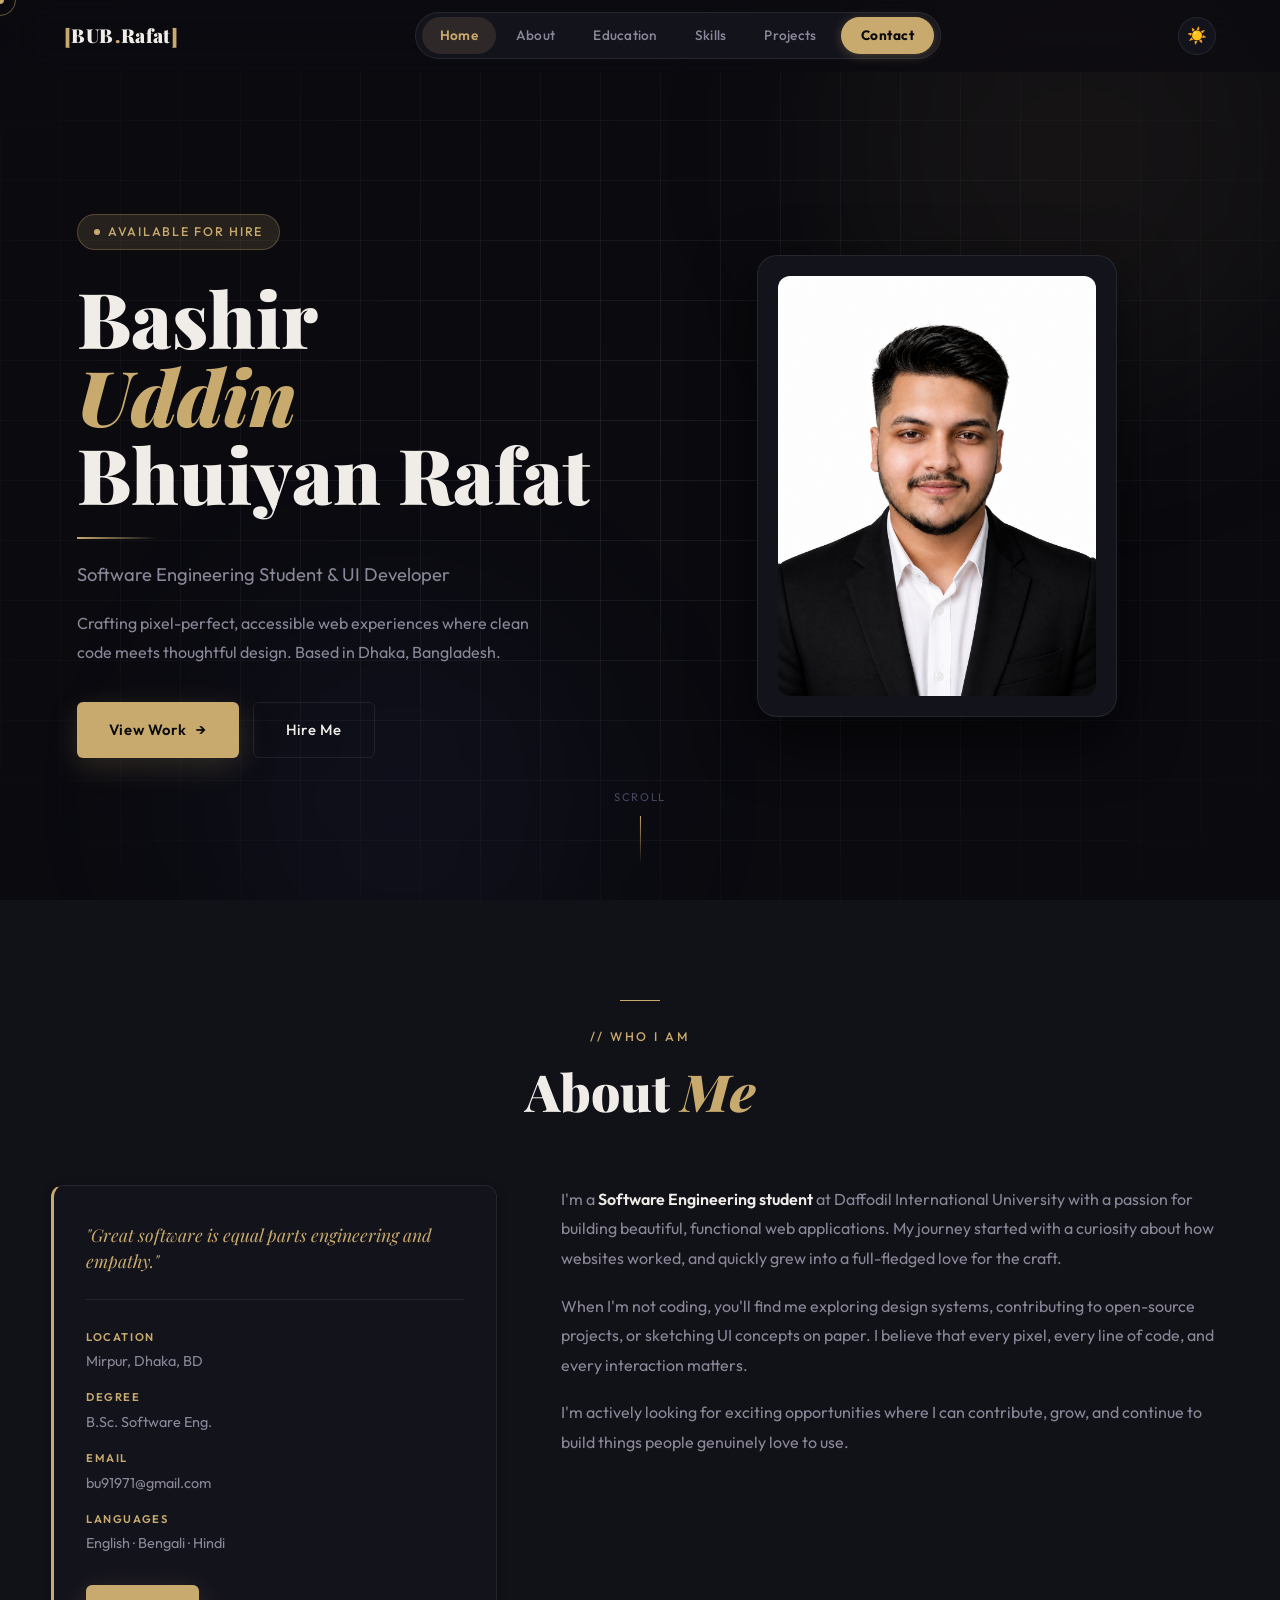
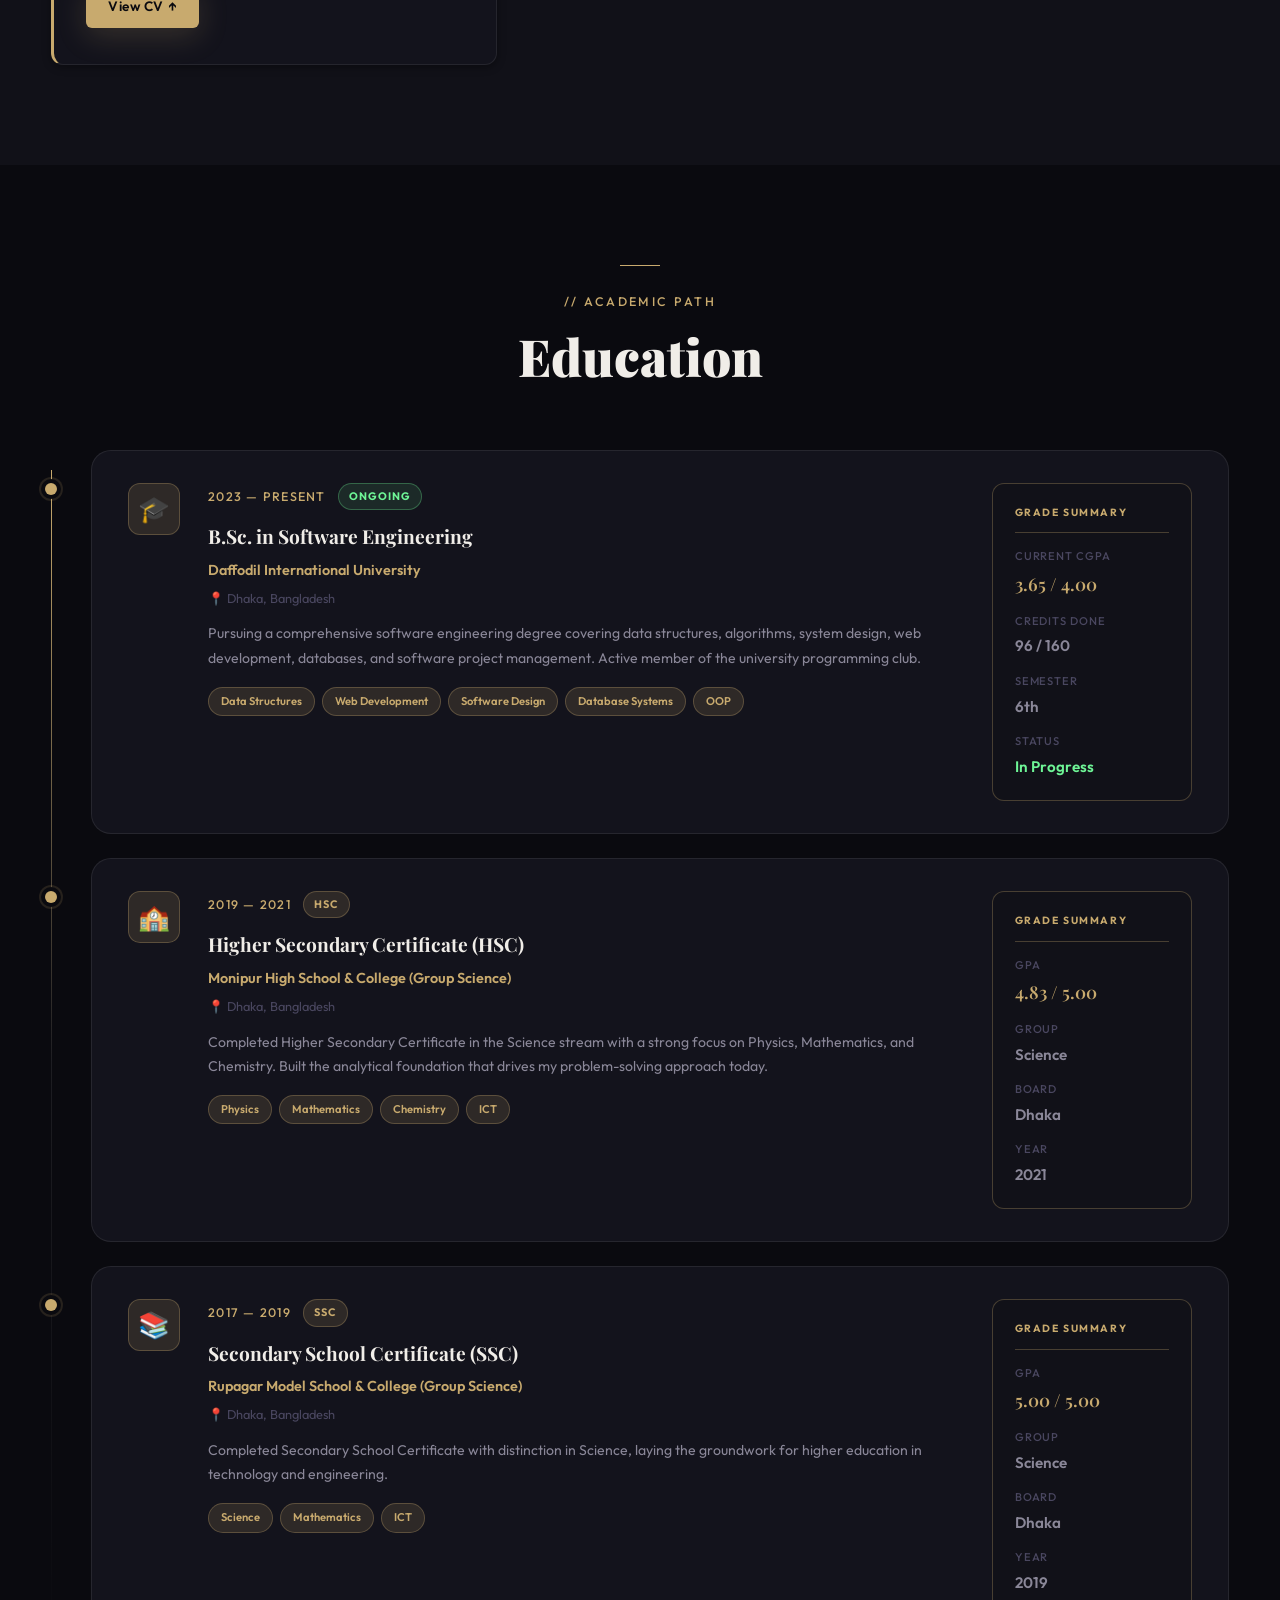
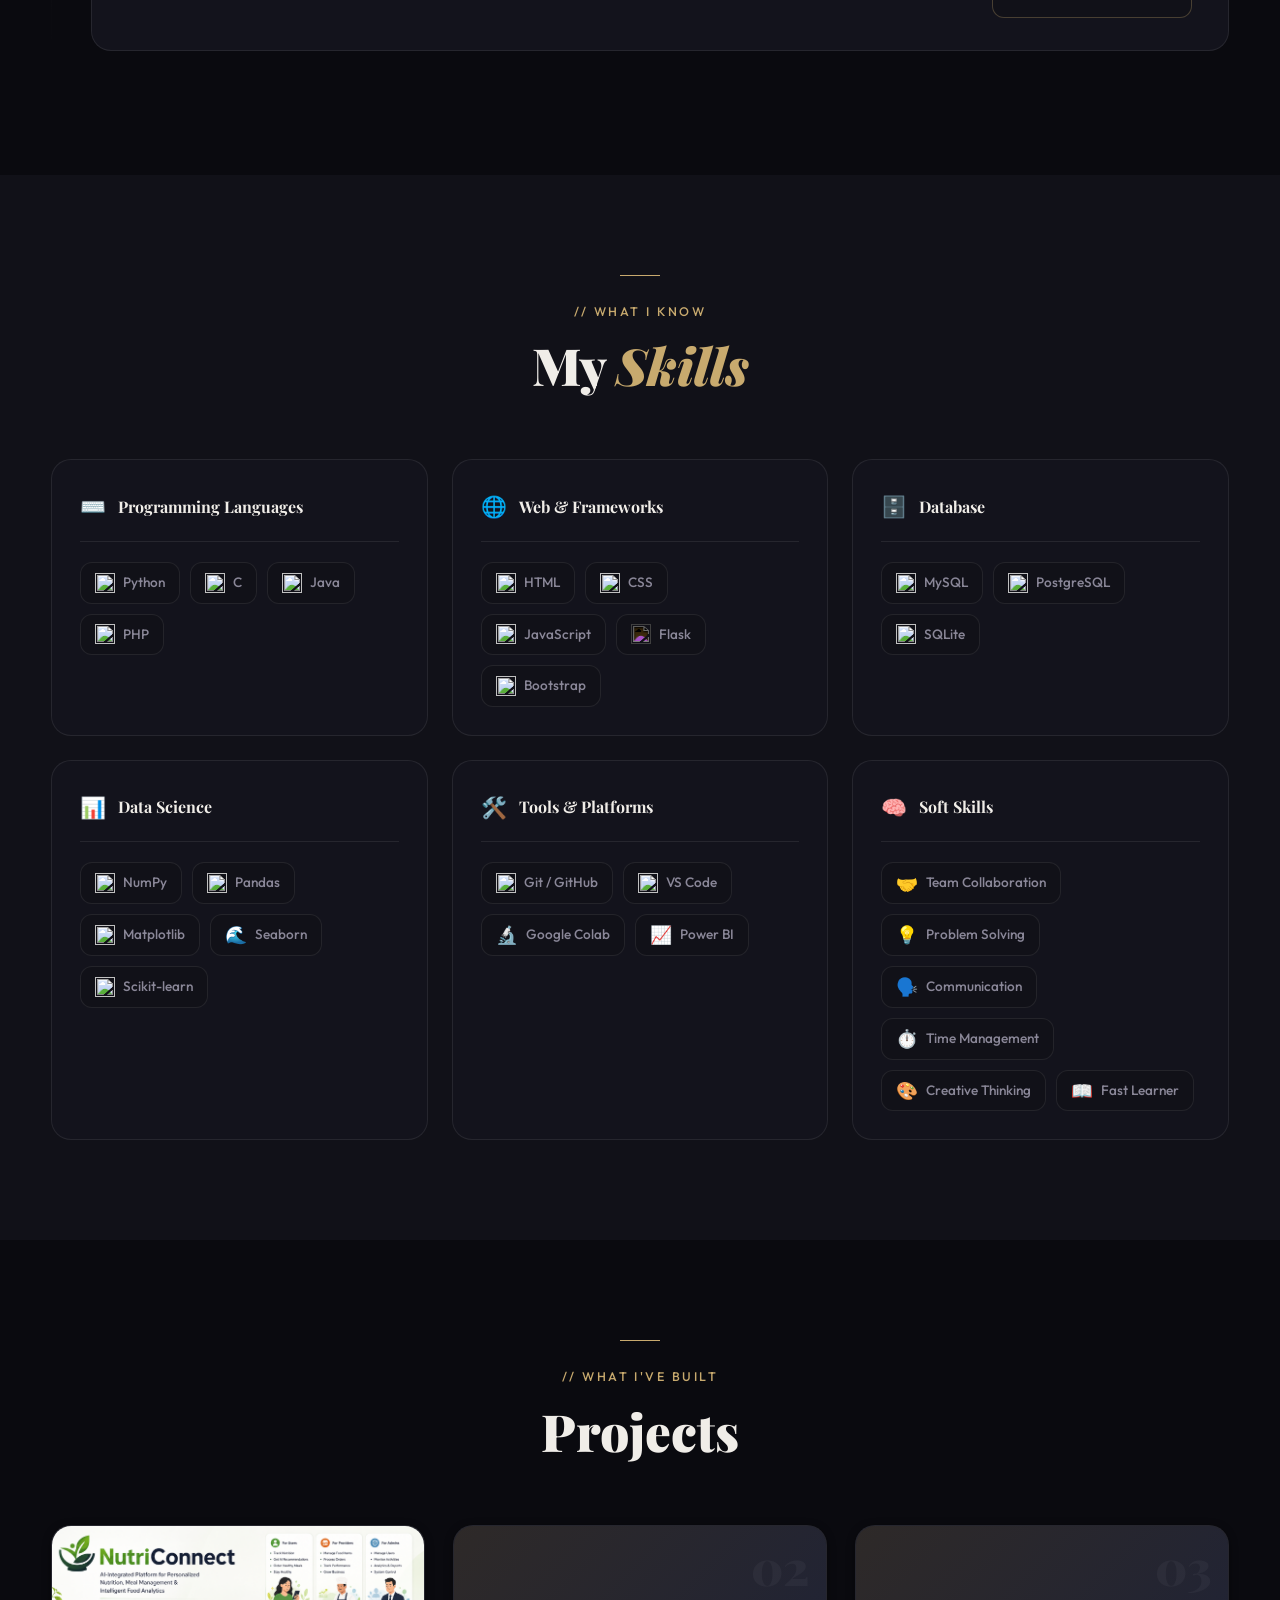
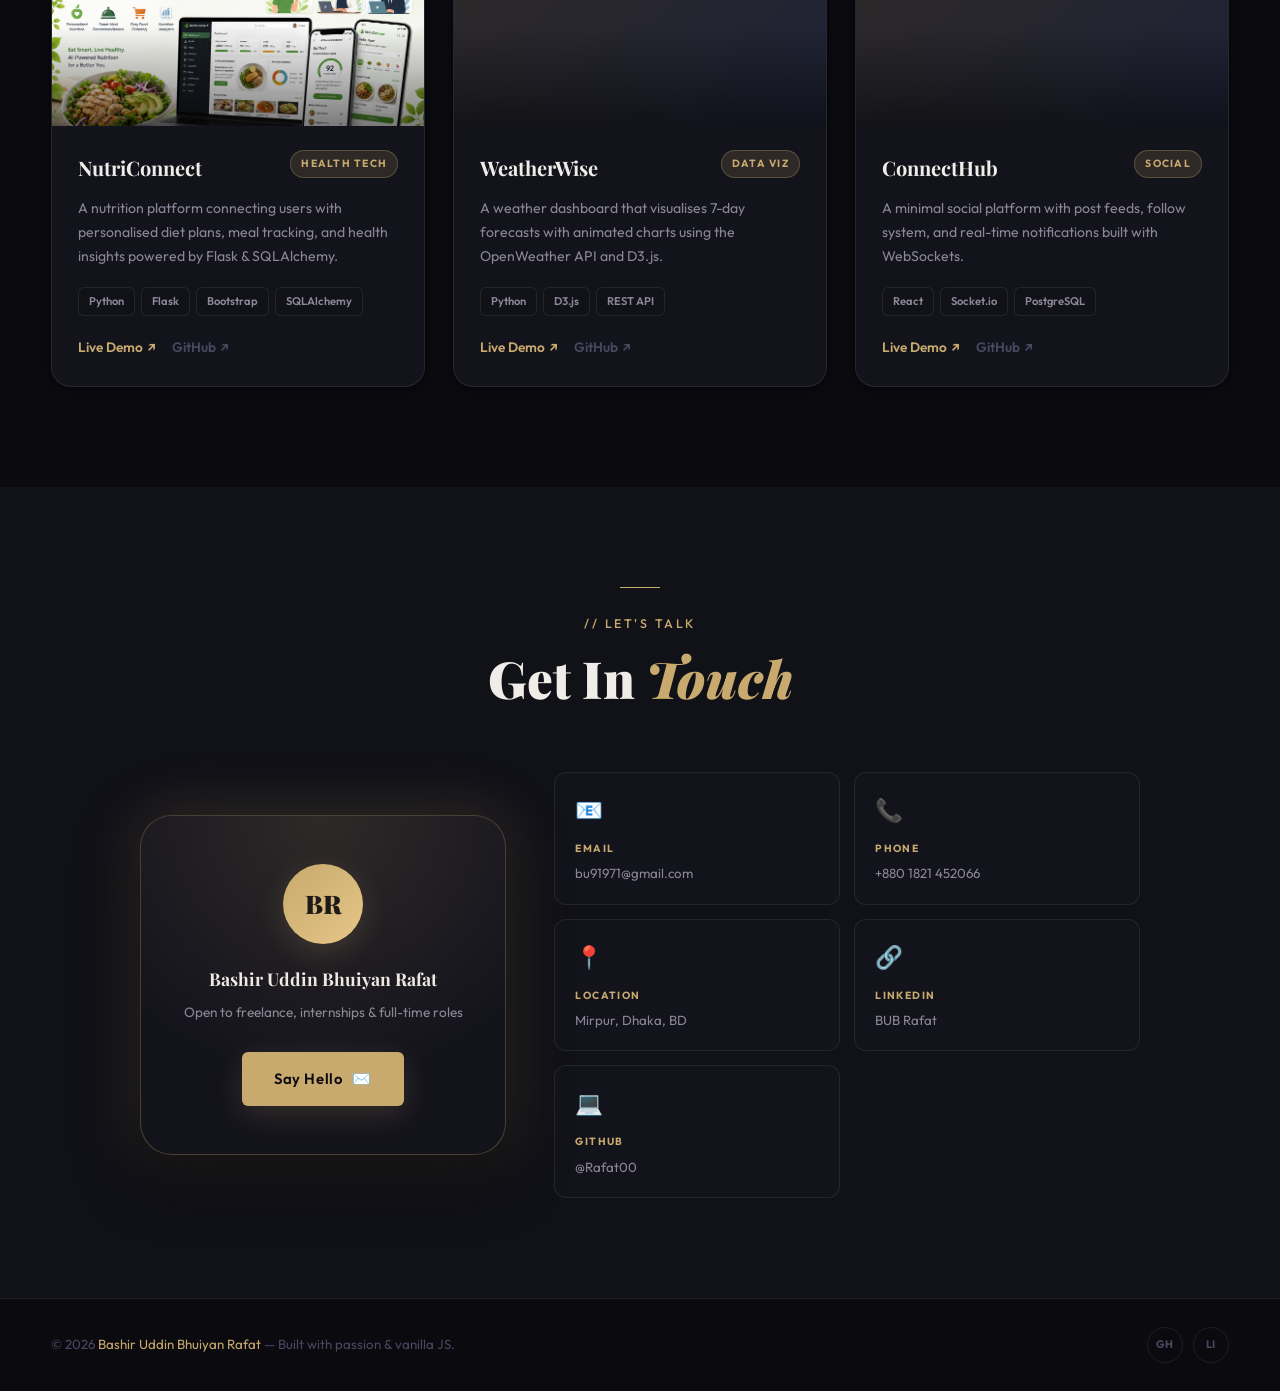
==== commit ffde09b5: "Updated portfolio" ====
--- a/index.html
+++ b/index.html
@@ -18,11 +18,11 @@
       <span class="logo-bracket">[</span>BUB<span class="logo-dot">.</span>Rafat<span class="logo-bracket">]</span>
     </div>
     <ul class="nav-links" id="navLinks">
-      <li><a href="#hero"      class="nav-link"><span class="nav-num">01</span>Home</a></li>
-      <li><a href="#about"     class="nav-link"><span class="nav-num">02</span>About</a></li>
-      <li><a href="#education" class="nav-link"><span class="nav-num">03</span>Education</a></li>
-      <li><a href="#skills"    class="nav-link"><span class="nav-num">04</span>Skills</a></li>
-      <li><a href="#projects"  class="nav-link"><span class="nav-num">05</span>Projects</a></li>
+      <li><a href="#hero"      class="nav-link">Home</a></li>
+      <li><a href="#about"     class="nav-link">About</a></li>
+      <li><a href="#education" class="nav-link">Education</a></li>
+      <li><a href="#skills"    class="nav-link">Skills</a></li>
+      <li><a href="#projects"  class="nav-link">Projects</a></li>
       <li><a href="#contact"   class="nav-link nav-cta">Contact</a></li>
     </ul>
     <div class="nav-right">
@@ -83,7 +83,7 @@
               <li><span class="dl">Email</span><span class="dv">bu91971@gmail.com</span></li>
               <li><span class="dl">Languages</span><span class="dv">English · Bengali · Hindi</span></li>
             </ul>
-            <a href="#" class="btn btn-primary btn-sm" download>Download CV ↓</a>
+            <a href="#" class="btn btn-primary btn-sm" id="viewCvBtn">View CV ↑</a>
           </div>
         </div>
         <div class="about-text reveal">
@@ -121,9 +121,9 @@
           </div>
           <div class="edu-grade-panel">
             <div class="grade-label">Grade Summary</div>
-            <div class="grade-item"><span class="g-name">Current CGPA</span><span class="g-val highlight">3.00 / 4.00</span></div>
-            <div class="grade-item"><span class="g-name">Credits Done</span><span class="g-val">127 / 160</span></div>
-            <div class="grade-item"><span class="g-name">Semester</span><span class="g-val">8th</span></div>
+            <div class="grade-item"><span class="g-name">Current CGPA</span><span class="g-val highlight">3.65 / 4.00</span></div>
+            <div class="grade-item"><span class="g-name">Credits Done</span><span class="g-val">96 / 160</span></div>
+            <div class="grade-item"><span class="g-name">Semester</span><span class="g-val">6th</span></div>
             <div class="grade-item"><span class="g-name">Status</span><span class="g-val green">In Progress</span></div>
           </div>
         </div>
@@ -143,7 +143,7 @@
           </div>
           <div class="edu-grade-panel">
             <div class="grade-label">Grade Summary</div>
-            <div class="grade-item"><span class="g-name">GPA</span><span class="g-val highlight">4.87 / 5.00</span></div>
+            <div class="grade-item"><span class="g-name">GPA</span><span class="g-val highlight">4.83 / 5.00</span></div>
             <div class="grade-item"><span class="g-name">Group</span><span class="g-val">Science</span></div>
             <div class="grade-item"><span class="g-name">Board</span><span class="g-val">Dhaka</span></div>
             <div class="grade-item"><span class="g-name">Year</span><span class="g-val">2021</span></div>
@@ -165,7 +165,7 @@
           </div>
           <div class="edu-grade-panel">
             <div class="grade-label">Grade Summary</div>
-            <div class="grade-item"><span class="g-name">GPA</span><span class="g-val highlight">4.56 / 5.00</span></div>
+            <div class="grade-item"><span class="g-name">GPA</span><span class="g-val highlight">5.00 / 5.00</span></div>
             <div class="grade-item"><span class="g-name">Group</span><span class="g-val">Science</span></div>
             <div class="grade-item"><span class="g-name">Board</span><span class="g-val">Dhaka</span></div>
             <div class="grade-item"><span class="g-name">Year</span><span class="g-val">2019</span></div>
@@ -370,6 +370,27 @@
     </div>
   </footer>
 
+
+  <!-- CV MODAL -->
+  <div class="cv-modal-overlay" id="cvModal" role="dialog" aria-modal="true" aria-label="CV Preview">
+    <div class="cv-modal">
+      <div class="cv-modal-header">
+        <h3 class="cv-modal-title">Bashir Uddin Bhuiyan Rafat — CV</h3>
+        <div class="cv-modal-actions">
+          <a href="Bashir_Uddin_Bhuiyan_Rafat_CV.pdf" download class="btn btn-primary btn-sm">Download CV ↓</a>
+          <button class="cv-close-btn" id="cvCloseBtn" aria-label="Close">✕</button>
+        </div>
+      </div>
+      <div class="cv-modal-body">
+        <iframe src="Bashir_Uddin_Bhuiyan_Rafat_CV.pdf" class="cv-iframe" title="CV Preview"></iframe>
+        <div class="cv-fallback">
+          <p>📄 PDF preview not available in this browser.</p>
+          <a href="Bashir_Uddin_Bhuiyan_Rafat_CV.pdf" download class="btn btn-primary">Download CV ↓</a>
+        </div>
+      </div>
+    </div>
+  </div>
+
   <button class="back-top" id="backTop" aria-label="Back to top">↑</button>
   <script src="script.js"></script>
 </body>
--- a/style.css
+++ b/style.css
@@ -139,37 +139,97 @@
   z-index: 1000; height: var(--nav-h);
   display: flex; align-items: center; justify-content: space-between;
   padding-inline: clamp(20px, 5vw, 64px);
-  background: rgba(10,10,15,0.75);
-  backdrop-filter: blur(20px); -webkit-backdrop-filter: blur(20px);
+  background: rgba(10,10,15,0.6);
+  backdrop-filter: blur(24px) saturate(180%);
+  -webkit-backdrop-filter: blur(24px) saturate(180%);
   border-bottom: 1px solid transparent;
-  transition: border-color var(--transition), background var(--transition);
-}
-[data-theme="light"] .navbar { background: rgba(250,249,246,0.85); }
-.navbar.scrolled { border-bottom-color: var(--border); }
-.nav-logo { font-family: var(--font-display); font-size: 1.25rem; font-weight: 700; color: var(--text); }
-.logo-bracket, .logo-dot { color: var(--gold); }
-.logo-dot { margin: 0 1px; }
-.nav-links { display: flex; align-items: center; gap: 4px; }
+  transition: border-color var(--transition), background var(--transition), box-shadow var(--transition);
+}
+[data-theme="light"] .navbar { background: rgba(250,249,246,0.75); }
+.navbar.scrolled {
+  border-bottom-color: var(--border);
+  box-shadow: 0 4px 32px rgba(0,0,0,0.3);
+}
+
+/* Logo */
+.nav-logo {
+  font-family: var(--font-display);
+  font-size: 1.2rem; font-weight: 900;
+  color: var(--text);
+  display: flex; align-items: center; gap: 0;
+  letter-spacing: .02em;
+  position: relative;
+}
+.logo-bracket { color: var(--gold); font-size: 1.3rem; }
+.logo-dot { color: var(--gold); margin: 0 1px; }
+.nav-logo::after {
+  content: '';
+  position: absolute; bottom: -4px; left: 0;
+  width: 0; height: 1px;
+  background: var(--gold);
+  transition: width 0.4s ease;
+}
+.nav-logo:hover::after { width: 100%; }
+
+/* Nav links pill container */
+.nav-links {
+  display: flex; align-items: center;
+  gap: 2px;
+  background: var(--bg-card);
+  border: 1px solid var(--border);
+  border-radius: 99px;
+  padding: 4px 6px;
+}
 .nav-link {
-  display: flex; align-items: center; gap: 6px;
-  padding: 8px 16px; border-radius: var(--radius-sm);
-  font-size: .88rem; font-weight: 400; color: var(--text-muted);
+  display: flex; align-items: center;
+  padding: 7px 18px;
+  border-radius: 99px;
+  font-size: .85rem; font-weight: 500;
+  color: var(--text-muted);
   letter-spacing: .02em;
   transition: color var(--transition), background var(--transition);
-}
-.nav-num { font-size: .65rem; color: var(--gold); font-weight: 600; letter-spacing: .1em; }
-.nav-link:hover, .nav-link.active { color: var(--text); background: var(--gold-dim); }
-.nav-cta { background: var(--gold)!important; color: #0a0a0f!important; font-weight: 600!important; margin-left: 8px; }
-.nav-cta:hover { background: var(--gold-light)!important; }
+  white-space: nowrap;
+}
+.nav-link:hover { color: var(--text); background: var(--gold-dim); }
+.nav-link.active {
+  color: var(--gold);
+  background: var(--gold-dim);
+  font-weight: 600;
+}
+
+/* Contact CTA — pill with gold fill */
+.nav-cta {
+  background: var(--gold) !important;
+  color: #0a0a0f !important;
+  font-weight: 700 !important;
+  padding: 7px 20px !important;
+  margin-left: 4px;
+  letter-spacing: .04em;
+  box-shadow: 0 2px 12px rgba(200,170,110,0.3);
+  transition: background var(--transition), box-shadow var(--transition), transform var(--transition) !important;
+}
+.nav-cta:hover {
+  background: var(--gold-light) !important;
+  box-shadow: 0 4px 20px rgba(200,170,110,0.45) !important;
+  transform: scale(1.04) !important;
+}
+
 .nav-right { display: flex; align-items: center; gap: 8px; }
 .theme-toggle {
-  width: 40px; height: 40px; border-radius: 50%;
-  border: 1px solid var(--border); background: transparent;
-  cursor: pointer; display: flex; align-items: center; justify-content: center;
+  width: 38px; height: 38px;
+  border-radius: 50%;
+  border: 1px solid var(--border);
+  background: var(--bg-card);
+  cursor: pointer;
+  display: flex; align-items: center; justify-content: center;
   font-size: 1rem;
-  transition: border-color var(--transition), transform var(--transition);
-}
-.theme-toggle:hover { border-color: var(--gold); transform: rotate(20deg) scale(1.1); }
+  transition: border-color var(--transition), transform var(--transition), background var(--transition);
+}
+.theme-toggle:hover {
+  border-color: var(--gold);
+  background: var(--gold-dim);
+  transform: rotate(20deg) scale(1.1);
+}
 .nav-toggle { display: none; flex-direction: column; gap: 5px; cursor: pointer; background: none; border: none; padding: 4px; }
 .nav-toggle span { display: block; width: 24px; height: 1.5px; background: var(--text); border-radius: 2px; transition: transform var(--transition), opacity var(--transition); }
 .nav-toggle.open span:nth-child(1) { transform: translateY(6.5px) rotate(45deg); }
@@ -524,4 +584,74 @@
   .hero-name { font-size: 2.5rem; }
   .contact-cards-grid { grid-template-columns: 1fr; }
   .contact-center-card { padding: 32px 24px; }
-}+}
+
+/* ── CV MODAL ── */
+.cv-modal-overlay {
+  position: fixed; inset: 0; z-index: 9000;
+  background: rgba(0,0,0,0.85);
+  backdrop-filter: blur(8px);
+  display: flex; align-items: center; justify-content: center;
+  padding: 20px;
+  opacity: 0; pointer-events: none;
+  transition: opacity 0.3s ease;
+}
+.cv-modal-overlay.open { opacity: 1; pointer-events: all; }
+
+.cv-modal {
+  background: var(--bg-card);
+  border: 1px solid var(--border-acc);
+  border-radius: var(--radius-lg);
+  width: 100%; max-width: 900px;
+  max-height: 92dvh;
+  display: flex; flex-direction: column;
+  box-shadow: 0 32px 80px rgba(0,0,0,0.7), 0 0 60px var(--gold-glow);
+  transform: translateY(24px) scale(0.97);
+  transition: transform 0.35s cubic-bezier(.4,0,.2,1);
+  overflow: hidden;
+}
+.cv-modal-overlay.open .cv-modal { transform: translateY(0) scale(1); }
+
+.cv-modal-header {
+  display: flex; align-items: center; justify-content: space-between;
+  padding: 18px 24px;
+  border-bottom: 1px solid var(--border);
+  flex-shrink: 0;
+  background: var(--bg-alt);
+}
+.cv-modal-title {
+  font-family: var(--font-display);
+  font-size: 1rem; font-weight: 700;
+  color: var(--text);
+}
+.cv-modal-actions { display: flex; align-items: center; gap: 12px; }
+.cv-close-btn {
+  width: 36px; height: 36px;
+  border-radius: 50%;
+  border: 1px solid var(--border);
+  background: transparent;
+  color: var(--text-muted);
+  font-size: 1rem; cursor: pointer;
+  display: flex; align-items: center; justify-content: center;
+  transition: border-color var(--transition), color var(--transition), background var(--transition);
+}
+.cv-close-btn:hover { border-color: var(--gold); color: var(--gold); background: var(--gold-dim); }
+
+.cv-modal-body {
+  flex: 1; overflow: hidden;
+  position: relative; min-height: 0;
+}
+.cv-iframe {
+  width: 100%; height: 100%; min-height: 60dvh;
+  border: none; display: block;
+  background: #fff;
+}
+.cv-fallback {
+  display: none;
+  flex-direction: column; align-items: center; justify-content: center;
+  gap: 16px; padding: 48px;
+  text-align: center; color: var(--text-muted);
+  font-size: .95rem;
+}
+.cv-iframe.hidden { display: none; }
+.cv-iframe.hidden + .cv-fallback { display: flex; }
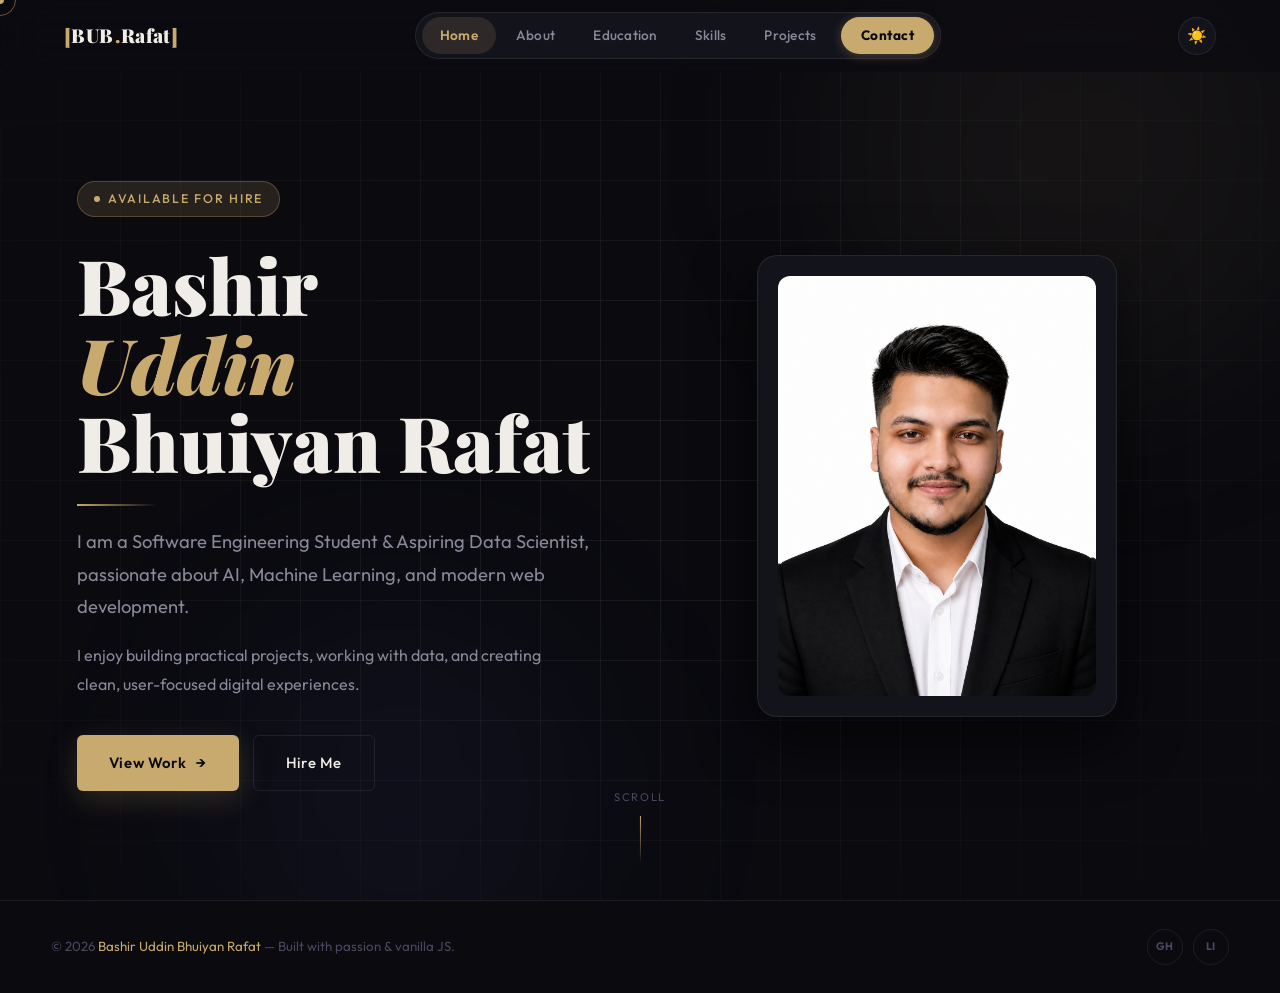
==== commit 7b0162c1: "Update portfolio and CV" ====
--- a/index.html
+++ b/index.html
@@ -18,12 +18,12 @@
       <span class="logo-bracket">[</span>BUB<span class="logo-dot">.</span>Rafat<span class="logo-bracket">]</span>
     </div>
     <ul class="nav-links" id="navLinks">
-      <li><a href="#hero"      class="nav-link">Home</a></li>
-      <li><a href="#about"     class="nav-link">About</a></li>
-      <li><a href="#education" class="nav-link">Education</a></li>
-      <li><a href="#skills"    class="nav-link">Skills</a></li>
-      <li><a href="#projects"  class="nav-link">Projects</a></li>
-      <li><a href="#contact"   class="nav-link nav-cta">Contact</a></li>
+      <li><a href="index.html"      class="nav-link active">Home</a></li>
+      <li><a href="about.html"      class="nav-link">About</a></li>
+      <li><a href="education.html"  class="nav-link">Education</a></li>
+      <li><a href="skills.html"     class="nav-link">Skills</a></li>
+      <li><a href="projects.html"   class="nav-link">Projects</a></li>
+      <li><a href="contact.html"    class="nav-link nav-cta">Contact</a></li>
     </ul>
     <div class="nav-right">
       <button class="theme-toggle" id="themeToggle" aria-label="Toggle dark mode"><span id="themeIcon">☀️</span></button>
@@ -45,18 +45,18 @@
         <span class="name-line">Bhuiyan Rafat</span>
       </h1>
       <div class="hero-rule"></div>
-      <h2 class="hero-role">Software Engineering Student &amp; UI Developer</h2>
-      <p class="hero-intro">Crafting pixel-perfect, accessible web experiences where clean code meets thoughtful design. Based in Dhaka, Bangladesh.</p>
+      <h2 class="hero-role">I am a Software Engineering Student & Aspiring Data Scientist, passionate about AI, Machine Learning, and modern web development.</h2>
+      <p class="hero-intro">I enjoy building practical projects, working with data, and creating clean, user-focused digital experiences.</p>
       <div class="hero-actions">
-        <a href="#projects" class="btn btn-primary">View Work <span class="btn-arrow">→</span></a>
-        <a href="#contact"  class="btn btn-outline">Hire Me</a>
+        <a href="projects.html" class="btn btn-primary">View Work <span class="btn-arrow">→</span></a>
+        <a href="contact.html"  class="btn btn-outline">Hire Me</a>
       </div>
     </div>
 
     <div class="hero-right reveal-right">
       <div class="hero-card">
         <div class="card-photo">
-          <img src="bashir_uddin_bhuiyan_rafat.jpg" alt="Bashir Uddin Bhuiyan Rafat"
+          <img src="bashir_uddin_bhuiyan_rafat.png" alt="Bashir Uddin Bhuiyan Rafat"
                onerror="this.src='8999920f-2982-46f0-ac13-8fe40be77a4a.png'; this.onerror=function(){this.parentElement.classList.add('photo-error');}"/>
           <div class="photo-fallback">👨‍💻</div>
         </div>
@@ -64,299 +64,6 @@
     </div>
 
     <div class="hero-scroll-hint"><span>Scroll</span><div class="scroll-line"></div></div>
-  </section>
-
-  <!-- ABOUT -->
-  <section class="about section" id="about">
-    <div class="container">
-      <div class="section-header reveal">
-        <span class="section-tag">// Who I Am</span>
-        <h2 class="section-title">About <em>Me</em></h2>
-      </div>
-      <div class="about-grid">
-        <div class="about-accent reveal">
-          <div class="accent-box">
-            <p class="accent-quote">"Great software is equal parts engineering and empathy."</p>
-            <ul class="about-details">
-              <li><span class="dl">Location</span><span class="dv">Mirpur, Dhaka, BD</span></li>
-              <li><span class="dl">Degree</span><span class="dv">B.Sc. Software Eng.</span></li>
-              <li><span class="dl">Email</span><span class="dv">bu91971@gmail.com</span></li>
-              <li><span class="dl">Languages</span><span class="dv">English · Bengali · Hindi</span></li>
-            </ul>
-            <a href="#" class="btn btn-primary btn-sm" id="viewCvBtn">View CV ↑</a>
-          </div>
-        </div>
-        <div class="about-text reveal">
-          <p>I'm a <strong>Software Engineering student</strong> at Daffodil International University with a passion for building beautiful, functional web applications. My journey started with a curiosity about how websites worked, and quickly grew into a full-fledged love for the craft.</p>
-          <p>When I'm not coding, you'll find me exploring design systems, contributing to open-source projects, or sketching UI concepts on paper. I believe that every pixel, every line of code, and every interaction matters.</p>
-          <p>I'm actively looking for exciting opportunities where I can contribute, grow, and continue to build things people genuinely love to use.</p>
-        </div>
-      </div>
-    </div>
-  </section>
-
-  <!-- EDUCATION -->
-  <section class="education section" id="education">
-    <div class="container">
-      <div class="section-header reveal">
-        <span class="section-tag">// Academic Path</span>
-        <h2 class="section-title">Education</h2>
-      </div>
-      <div class="edu-timeline">
-
-        <div class="edu-card reveal">
-          <div class="edu-icon">🎓</div>
-          <div class="edu-body">
-            <div class="edu-meta">
-              <span class="edu-year">2023 — Present</span>
-              <span class="edu-badge current">Ongoing</span>
-            </div>
-            <h3 class="edu-degree">B.Sc. in Software Engineering</h3>
-            <p class="edu-inst">Daffodil International University</p>
-            <p class="edu-loc">📍 Dhaka, Bangladesh</p>
-            <p class="edu-desc">Pursuing a comprehensive software engineering degree covering data structures, algorithms, system design, web development, databases, and software project management. Active member of the university programming club.</p>
-            <div class="edu-tags">
-              <span>Data Structures</span><span>Web Development</span><span>Software Design</span><span>Database Systems</span><span>OOP</span>
-            </div>
-          </div>
-          <div class="edu-grade-panel">
-            <div class="grade-label">Grade Summary</div>
-            <div class="grade-item"><span class="g-name">Current CGPA</span><span class="g-val highlight">3.65 / 4.00</span></div>
-            <div class="grade-item"><span class="g-name">Credits Done</span><span class="g-val">96 / 160</span></div>
-            <div class="grade-item"><span class="g-name">Semester</span><span class="g-val">6th</span></div>
-            <div class="grade-item"><span class="g-name">Status</span><span class="g-val green">In Progress</span></div>
-          </div>
-        </div>
-
-        <div class="edu-card reveal">
-          <div class="edu-icon">🏫</div>
-          <div class="edu-body">
-            <div class="edu-meta">
-              <span class="edu-year">2019 — 2021</span>
-              <span class="edu-badge">HSC</span>
-            </div>
-            <h3 class="edu-degree">Higher Secondary Certificate (HSC)</h3>
-            <p class="edu-inst">Monipur High School &amp; College (Group Science)</p>
-            <p class="edu-loc">📍 Dhaka, Bangladesh</p>
-            <p class="edu-desc">Completed Higher Secondary Certificate in the Science stream with a strong focus on Physics, Mathematics, and Chemistry. Built the analytical foundation that drives my problem-solving approach today.</p>
-            <div class="edu-tags"><span>Physics</span><span>Mathematics</span><span>Chemistry</span><span>ICT</span></div>
-          </div>
-          <div class="edu-grade-panel">
-            <div class="grade-label">Grade Summary</div>
-            <div class="grade-item"><span class="g-name">GPA</span><span class="g-val highlight">4.83 / 5.00</span></div>
-            <div class="grade-item"><span class="g-name">Group</span><span class="g-val">Science</span></div>
-            <div class="grade-item"><span class="g-name">Board</span><span class="g-val">Dhaka</span></div>
-            <div class="grade-item"><span class="g-name">Year</span><span class="g-val">2021</span></div>
-          </div>
-        </div>
-
-        <div class="edu-card reveal">
-          <div class="edu-icon">📚</div>
-          <div class="edu-body">
-            <div class="edu-meta">
-              <span class="edu-year">2017 — 2019</span>
-              <span class="edu-badge">SSC</span>
-            </div>
-            <h3 class="edu-degree">Secondary School Certificate (SSC)</h3>
-            <p class="edu-inst">Rupagar Model School &amp; College (Group Science)</p>
-            <p class="edu-loc">📍 Dhaka, Bangladesh</p>
-            <p class="edu-desc">Completed Secondary School Certificate with distinction in Science, laying the groundwork for higher education in technology and engineering.</p>
-            <div class="edu-tags"><span>Science</span><span>Mathematics</span><span>ICT</span></div>
-          </div>
-          <div class="edu-grade-panel">
-            <div class="grade-label">Grade Summary</div>
-            <div class="grade-item"><span class="g-name">GPA</span><span class="g-val highlight">5.00 / 5.00</span></div>
-            <div class="grade-item"><span class="g-name">Group</span><span class="g-val">Science</span></div>
-            <div class="grade-item"><span class="g-name">Board</span><span class="g-val">Dhaka</span></div>
-            <div class="grade-item"><span class="g-name">Year</span><span class="g-val">2019</span></div>
-          </div>
-        </div>
-
-      </div>
-    </div>
-  </section>
-
-  <!-- SKILLS -->
-  <section class="skills section" id="skills">
-    <div class="container">
-      <div class="section-header reveal">
-        <span class="section-tag">// What I Know</span>
-        <h2 class="section-title">My <em>Skills</em></h2>
-      </div>
-      <div class="skills-cats">
-
-        <div class="skill-cat reveal">
-          <div class="skill-cat-header"><span class="skill-cat-icon">⌨️</span><h3 class="skill-cat-title">Programming Languages</h3></div>
-          <div class="skill-pills">
-            <div class="skill-pill"><img src="https://cdn.jsdelivr.net/gh/devicons/devicon/icons/python/python-original.svg" alt="" class="sp-icon"/><span>Python</span></div>
-            <div class="skill-pill"><img src="https://cdn.jsdelivr.net/gh/devicons/devicon/icons/c/c-original.svg" alt="" class="sp-icon"/><span>C</span></div>
-            <div class="skill-pill"><img src="https://cdn.jsdelivr.net/gh/devicons/devicon/icons/java/java-original.svg" alt="" class="sp-icon"/><span>Java</span></div>
-            <div class="skill-pill"><img src="https://cdn.jsdelivr.net/gh/devicons/devicon/icons/php/php-original.svg" alt="" class="sp-icon"/><span>PHP</span></div>
-          </div>
-        </div>
-
-        <div class="skill-cat reveal">
-          <div class="skill-cat-header"><span class="skill-cat-icon">🌐</span><h3 class="skill-cat-title">Web &amp; Frameworks</h3></div>
-          <div class="skill-pills">
-            <div class="skill-pill"><img src="https://cdn.jsdelivr.net/gh/devicons/devicon/icons/html5/html5-original.svg" alt="" class="sp-icon"/><span>HTML</span></div>
-            <div class="skill-pill"><img src="https://cdn.jsdelivr.net/gh/devicons/devicon/icons/css3/css3-original.svg" alt="" class="sp-icon"/><span>CSS</span></div>
-            <div class="skill-pill"><img src="https://cdn.jsdelivr.net/gh/devicons/devicon/icons/javascript/javascript-original.svg" alt="" class="sp-icon"/><span>JavaScript</span></div>
-            <div class="skill-pill"><img src="https://cdn.jsdelivr.net/gh/devicons/devicon/icons/flask/flask-original.svg" alt="" class="sp-icon flask-icon"/><span>Flask</span></div>
-            <div class="skill-pill"><img src="https://cdn.jsdelivr.net/gh/devicons/devicon/icons/bootstrap/bootstrap-original.svg" alt="" class="sp-icon"/><span>Bootstrap</span></div>
-          </div>
-        </div>
-
-        <div class="skill-cat reveal">
-          <div class="skill-cat-header"><span class="skill-cat-icon">🗄️</span><h3 class="skill-cat-title">Database</h3></div>
-          <div class="skill-pills">
-            <div class="skill-pill"><img src="https://cdn.jsdelivr.net/gh/devicons/devicon/icons/mysql/mysql-original.svg" alt="" class="sp-icon"/><span>MySQL</span></div>
-            <div class="skill-pill"><img src="https://cdn.jsdelivr.net/gh/devicons/devicon/icons/postgresql/postgresql-original.svg" alt="" class="sp-icon"/><span>PostgreSQL</span></div>
-            <div class="skill-pill"><img src="https://cdn.jsdelivr.net/gh/devicons/devicon/icons/sqlite/sqlite-original.svg" alt="" class="sp-icon"/><span>SQLite</span></div>
-          </div>
-        </div>
-
-        <div class="skill-cat reveal">
-          <div class="skill-cat-header"><span class="skill-cat-icon">📊</span><h3 class="skill-cat-title">Data Science</h3></div>
-          <div class="skill-pills">
-            <div class="skill-pill"><img src="https://cdn.jsdelivr.net/gh/devicons/devicon/icons/numpy/numpy-original.svg" alt="" class="sp-icon"/><span>NumPy</span></div>
-            <div class="skill-pill"><img src="https://cdn.jsdelivr.net/gh/devicons/devicon/icons/pandas/pandas-original.svg" alt="" class="sp-icon"/><span>Pandas</span></div>
-            <div class="skill-pill"><img src="https://cdn.jsdelivr.net/gh/devicons/devicon/icons/matplotlib/matplotlib-original.svg" alt="" class="sp-icon"/><span>Matplotlib</span></div>
-            <div class="skill-pill"><span class="sp-emoji">🌊</span><span>Seaborn</span></div>
-            <div class="skill-pill"><img src="https://cdn.jsdelivr.net/gh/devicons/devicon/icons/scikitlearn/scikitlearn-original.svg" alt="" class="sp-icon"/><span>Scikit-learn</span></div>
-          </div>
-        </div>
-
-        <div class="skill-cat reveal">
-          <div class="skill-cat-header"><span class="skill-cat-icon">🛠️</span><h3 class="skill-cat-title">Tools &amp; Platforms</h3></div>
-          <div class="skill-pills">
-            <div class="skill-pill"><img src="https://cdn.jsdelivr.net/gh/devicons/devicon/icons/git/git-original.svg" alt="" class="sp-icon"/><span>Git / GitHub</span></div>
-            <div class="skill-pill"><img src="https://cdn.jsdelivr.net/gh/devicons/devicon/icons/vscode/vscode-original.svg" alt="" class="sp-icon"/><span>VS Code</span></div>
-            <div class="skill-pill"><span class="sp-emoji">🔬</span><span>Google Colab</span></div>
-            <div class="skill-pill"><span class="sp-emoji">📈</span><span>Power BI</span></div>
-          </div>
-        </div>
-
-        <div class="skill-cat reveal">
-          <div class="skill-cat-header"><span class="skill-cat-icon">🧠</span><h3 class="skill-cat-title">Soft Skills</h3></div>
-          <div class="skill-pills">
-            <div class="skill-pill"><span class="sp-emoji">🤝</span><span>Team Collaboration</span></div>
-            <div class="skill-pill"><span class="sp-emoji">💡</span><span>Problem Solving</span></div>
-            <div class="skill-pill"><span class="sp-emoji">🗣️</span><span>Communication</span></div>
-            <div class="skill-pill"><span class="sp-emoji">⏱️</span><span>Time Management</span></div>
-            <div class="skill-pill"><span class="sp-emoji">🎨</span><span>Creative Thinking</span></div>
-            <div class="skill-pill"><span class="sp-emoji">📖</span><span>Fast Learner</span></div>
-          </div>
-        </div>
-
-      </div>
-    </div>
-  </section>
-
-  <!-- PROJECTS -->
-  <section class="projects section" id="projects">
-    <div class="container">
-      <div class="section-header reveal">
-        <span class="section-tag">// What I've Built</span>
-        <h2 class="section-title">Projects</h2>
-      </div>
-      <div class="projects-grid">
-        <article class="project-card reveal">
-          <div class="card-num">01</div>
-          <div class="card-img">
-            <img src="428328de-cde0-4bdd-ba50-48c924067c2e.png" alt="NutriConnect" onerror="this.parentElement.classList.add('img-fallback')"/>
-            <div class="card-img-overlay"></div>
-          </div>
-          <div class="card-body">
-            <div class="card-header-row"><h3 class="card-title">NutriConnect</h3><span class="card-cat">Health Tech</span></div>
-            <p class="card-desc">A nutrition platform connecting users with personalised diet plans, meal tracking, and health insights powered by Flask &amp; SQLAlchemy.</p>
-            <div class="card-tags"><span>Python</span><span>Flask</span><span>Bootstrap</span><span>SQLAlchemy</span></div>
-            <div class="card-links">
-              <a href="#" class="btn-link">Live Demo <span>↗</span></a>
-              <a href="https://github.com/tamannajarin04/NutriConnect.git" target="_blank" class="btn-link ghost">GitHub <span>↗</span></a>
-            </div>
-          </div>
-        </article>
-
-        <article class="project-card reveal">
-          <div class="card-num">02</div>
-          <div class="card-img">
-            <img src="weatherwise.jpg" alt="WeatherWise" onerror="this.parentElement.classList.add('img-fallback')"/>
-            <div class="card-img-overlay"></div>
-          </div>
-          <div class="card-body">
-            <div class="card-header-row"><h3 class="card-title">WeatherWise</h3><span class="card-cat">Data Viz</span></div>
-            <p class="card-desc">A weather dashboard that visualises 7-day forecasts with animated charts using the OpenWeather API and D3.js.</p>
-            <div class="card-tags"><span>Python</span><span>D3.js</span><span>REST API</span></div>
-            <div class="card-links">
-              <a href="#" class="btn-link">Live Demo <span>↗</span></a>
-              <a href="#" class="btn-link ghost">GitHub <span>↗</span></a>
-            </div>
-          </div>
-        </article>
-
-        <article class="project-card reveal">
-          <div class="card-num">03</div>
-          <div class="card-img">
-            <img src="connecthub.jpg" alt="ConnectHub" onerror="this.parentElement.classList.add('img-fallback')"/>
-            <div class="card-img-overlay"></div>
-          </div>
-          <div class="card-body">
-            <div class="card-header-row"><h3 class="card-title">ConnectHub</h3><span class="card-cat">Social</span></div>
-            <p class="card-desc">A minimal social platform with post feeds, follow system, and real-time notifications built with WebSockets.</p>
-            <div class="card-tags"><span>React</span><span>Socket.io</span><span>PostgreSQL</span></div>
-            <div class="card-links">
-              <a href="#" class="btn-link">Live Demo <span>↗</span></a>
-              <a href="#" class="btn-link ghost">GitHub <span>↗</span></a>
-            </div>
-          </div>
-        </article>
-      </div>
-    </div>
-  </section>
-
-  <!-- CONTACT -->
-  <section class="contact section" id="contact">
-    <div class="container">
-      <div class="section-header reveal">
-        <span class="section-tag">// Let's Talk</span>
-        <h2 class="section-title">Get In <em>Touch</em></h2>
-      </div>
-      <div class="contact-universe reveal">
-        <div class="contact-center-card">
-          <div class="contact-avatar">BR</div>
-          <p class="contact-name">Bashir Uddin Bhuiyan Rafat</p>
-          <p class="contact-tagline">Open to freelance, internships &amp; full-time roles</p>
-          <a href="mailto:bu91971@gmail.com" class="btn btn-primary">Say Hello <span class="btn-arrow">✉️</span></a>
-        </div>
-        <div class="contact-cards-grid">
-          <a href="mailto:bu91971@gmail.com" class="ccard">
-            <span class="ccard-icon">📧</span>
-            <span class="ccard-label">Email</span>
-            <span class="ccard-val">bu91971@gmail.com</span>
-          </a>
-          <a href="tel:+8801821452066" class="ccard">
-            <span class="ccard-icon">📞</span>
-            <span class="ccard-label">Phone</span>
-            <span class="ccard-val">+880 1821 452066</span>
-          </a>
-          <div class="ccard no-link">
-            <span class="ccard-icon">📍</span>
-            <span class="ccard-label">Location</span>
-            <span class="ccard-val">Mirpur, Dhaka, BD</span>
-          </div>
-          <a href="https://www.linkedin.com/in/bashir-uddin-bhuiyan-rafat-6a78a4386/" target="_blank" class="ccard">
-            <span class="ccard-icon">🔗</span>
-            <span class="ccard-label">LinkedIn</span>
-            <span class="ccard-val">BUB Rafat</span>
-          </a>
-          <a href="https://github.com/Rafat00" target="_blank" class="ccard">
-            <span class="ccard-icon">💻</span>
-            <span class="ccard-label">GitHub</span>
-            <span class="ccard-val">@Rafat00</span>
-          </a>
-        </div>
-      </div>
-    </div>
   </section>
 
   <!-- FOOTER -->
@@ -369,7 +76,6 @@
       </div>
     </div>
   </footer>
-
 
   <!-- CV MODAL -->
   <div class="cv-modal-overlay" id="cvModal" role="dialog" aria-modal="true" aria-label="CV Preview">
--- a/style.css
+++ b/style.css
@@ -213,6 +213,10 @@
   box-shadow: 0 4px 20px rgba(200,170,110,0.45) !important;
   transform: scale(1.04) !important;
 }
+.nav-cta.active {
+  background: var(--gold-light) !important;
+  color: #0a0a0f !important;
+}
 
 .nav-right { display: flex; align-items: center; gap: 8px; }
 .theme-toggle {
@@ -298,6 +302,30 @@
 }
 .scroll-line { width: 1px; height: 48px; background: linear-gradient(var(--gold), transparent); animation: scrollAnim 2s ease-in-out infinite; }
 @keyframes scrollAnim { 0%,100%{transform:scaleY(1);opacity:1;} 50%{transform:scaleY(0.5);opacity:0.5;} }
+
+/* ── PAGE HERO (for non-home pages) ── */
+.page-hero {
+  padding-top: calc(var(--nav-h) + 64px);
+  padding-bottom: 48px;
+  padding-inline: clamp(24px, 6vw, 80px);
+  position: relative; overflow: hidden;
+}
+.page-hero .hero-bg-grid { opacity: 0.6; }
+.page-hero-inner { position: relative; z-index: 1; max-width: 760px; }
+.page-hero-tag {
+  display: inline-flex; align-items: center; gap: 8px;
+  font-size: .78rem; font-weight: 500; letter-spacing: .14em; text-transform: uppercase;
+  color: var(--gold); border: 1px solid var(--border-acc);
+  padding: 6px 16px; border-radius: 99px; margin-bottom: 20px;
+  background: var(--gold-dim);
+}
+.page-hero-title {
+  font-family: var(--font-display);
+  font-size: clamp(2.2rem, 5vw, 3.4rem);
+  font-weight: 900; color: var(--text); line-height: 1.1; margin-bottom: 14px;
+}
+.page-hero-title em { font-style: italic; color: var(--gold); }
+.page-hero-sub { font-size: 1rem; color: var(--text-muted); max-width: 520px; line-height: 1.8; }
 
 /* ── ABOUT ── */
 .about { background: var(--bg-alt); }
